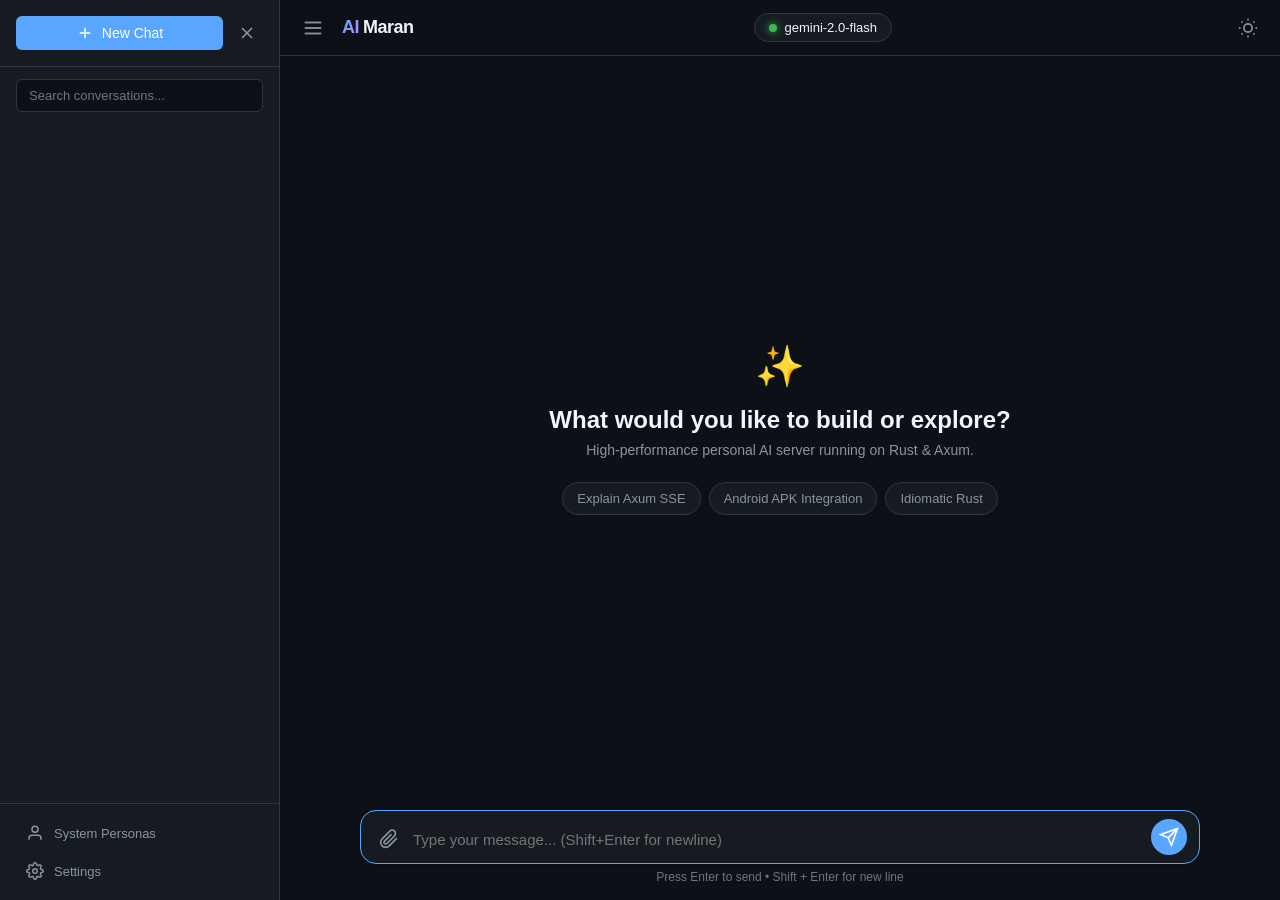
==== frontend/index.html @ e3f62ca2 "Initial commit: Rust Axum AI Server with Vanilla WebUI and multi-provider streaming" ====
<!DOCTYPE html>
<html lang="en">
<head>
  <meta charset="UTF-8">
  <meta name="viewport" content="width=device-width, initial-scale=1.0, maximum-scale=1.0, user-scalable=no">
  <title>AI Studio &bull; ai.maran.co.in</title>
  <link rel="stylesheet" href="styles.css">
  <script src="vendor/marked.min.js"></script>
  <script src="vendor/highlight.min.js"></script>
</head>
<body class="dark-theme">
  <div class="app-container">
    <!-- Sidebar -->
    <aside class="sidebar" id="sidebar">
      <div class="sidebar-header">
        <button class="btn btn-primary new-chat-btn" id="newChatBtn">
          <svg width="18" height="18" viewBox="0 0 24 24" fill="none" stroke="currentColor" stroke-width="2">
            <line x1="12" y1="5" x2="12" y2="19"></line>
            <line x1="5" y1="12" x2="19" y2="12"></line>
          </svg>
          <span>New Chat</span>
        </button>
        <button class="icon-btn close-sidebar-btn" id="closeSidebarBtn" title="Close Sidebar">
          <svg width="20" height="20" viewBox="0 0 24 24" fill="none" stroke="currentColor" stroke-width="2">
            <line x1="18" y1="6" x2="6" y2="18"></line>
            <line x1="6" y1="6" x2="18" y2="18"></line>
          </svg>
        </button>
      </div>

      <div class="sidebar-search">
        <input type="text" id="searchChats" placeholder="Search conversations..." autocomplete="off">
      </div>

      <div class="sidebar-conversations" id="conversationsList">
        <!-- Conversation items dynamically injected here -->
      </div>

      <div class="sidebar-footer">
        <button class="footer-btn" id="openPersonasBtn">
          <svg width="18" height="18" viewBox="0 0 24 24" fill="none" stroke="currentColor" stroke-width="2">
            <path d="M20 21v-2a4 4 0 0 0-4-4H8a4 4 0 0 0-4 4v2"></path>
            <circle cx="12" cy="7" r="4"></circle>
          </svg>
          <span>System Personas</span>
        </button>
        <button class="footer-btn" id="openSettingsBtn">
          <svg width="18" height="18" viewBox="0 0 24 24" fill="none" stroke="currentColor" stroke-width="2">
            <circle cx="12" cy="12" r="3"></circle>
            <path d="M19.4 15a1.65 1.65 0 0 0 .33 1.82l.06.06a2 2 0 1 1-2.83 2.83l-.06-.06a1.65 1.65 0 0 0-1.82-.33 1.65 1.65 0 0 0-1 1.51V21a2 2 0 1 1-4 0v-.09A1.65 1.65 0 0 0 9 19.4a1.65 1.65 0 0 0-1.82.33l-.06.06a2 2 0 1 1-2.83-2.83l.06-.06a1.65 1.65 0 0 0 .33-1.82 1.65 1.65 0 0 0-1.51-1H3a2 2 0 1 1 0-4h.09A1.65 1.65 0 0 0 4.6 9a1.65 1.65 0 0 0-.33-1.82l-.06-.06a2 2 0 1 1 2.83-2.83l.06.06a1.65 1.65 0 0 0 1.82.33H9a1.65 1.65 0 0 0 1-1.51V3a2 2 0 1 1 4 0v.09a1.65 1.65 0 0 0 1 1.51 1.65 1.65 0 0 0 1.82-.33l.06-.06a2 2 0 1 1 2.83 2.83l-.06.06a1.65 1.65 0 0 0-.33 1.82V9a1.65 1.65 0 0 0 1.51 1H21a2 2 0 1 1 0 4h-.09a1.65 1.65 0 0 0-1.51 1z"></path>
          </svg>
          <span>Settings</span>
        </button>
      </div>
    </aside>

    <div class="sidebar-backdrop" id="sidebarBackdrop"></div>

    <!-- Main Content Area -->
    <main class="main-content">
      <!-- Top Navbar -->
      <header class="navbar">
        <div class="navbar-left">
          <button class="icon-btn" id="toggleSidebarBtn" title="Toggle Sidebar">
            <svg width="22" height="22" viewBox="0 0 24 24" fill="none" stroke="currentColor" stroke-width="2">
              <line x1="3" y1="12" x2="21" y2="12"></line>
              <line x1="3" y1="6" x2="21" y2="6"></line>
              <line x1="3" y1="18" x2="21" y2="18"></line>
            </svg>
          </button>
          <div class="logo">
            <span class="logo-accent">AI</span>
            <span class="logo-title">Maran</span>
          </div>
        </div>

        <div class="navbar-center">
          <div class="model-badge" id="currentModelBadge" title="Click to change model">
            <span class="status-dot"></span>
            <span id="activeModelLabel">gemini-2.0-flash</span>
          </div>
        </div>

        <div class="navbar-right">
          <button class="icon-btn" id="themeToggleBtn" title="Toggle Light/Dark Theme">
            <svg class="sun-icon" width="20" height="20" viewBox="0 0 24 24" fill="none" stroke="currentColor" stroke-width="2">
              <circle cx="12" cy="12" r="5"></circle>
              <line x1="12" y1="1" x2="12" y2="3"></line>
              <line x1="12" y1="21" x2="12" y2="23"></line>
              <line x1="4.22" y1="4.22" x2="5.64" y2="5.64"></line>
              <line x1="18.36" y1="18.36" x2="19.78" y2="19.78"></line>
              <line x1="1" y1="12" x2="3" y2="12"></line>
              <line x1="21" y1="12" x2="23" y2="12"></line>
              <line x1="4.22" y1="19.78" x2="5.64" y2="18.36"></line>
              <line x1="18.36" y1="5.64" x2="19.78" y2="4.22"></line>
            </svg>
          </button>
        </div>
      </header>

      <!-- Chat History Container -->
      <section class="messages-container" id="messagesContainer">
        <!-- Welcome Screen -->
        <div class="welcome-screen" id="welcomeScreen">
          <div class="welcome-card">
            <div class="welcome-icon">✨</div>
            <h2>What would you like to build or explore?</h2>
            <p>High-performance personal AI server running on Rust & Axum.</p>
            <div class="prompt-chips">
              <button class="chip" data-prompt="Explain how this Rust Axum server streams SSE tokens to the browser">Explain Axum SSE</button>
              <button class="chip" data-prompt="Help me design an Android APK background service for this Rust server">Android APK Integration</button>
              <button class="chip" data-prompt="Write an idiomatic Rust function to parse JSON streams with zero allocation">Idiomatic Rust</button>
            </div>
          </div>
        </div>

        <!-- Chat messages injected here -->
        <div class="messages-list" id="messagesList"></div>
      </section>

      <!-- Attachment Preview Tray -->
      <div class="attachment-tray" id="attachmentTray"></div>

      <!-- Composer Input Box -->
      <footer class="composer-container">
        <form class="composer-form" id="chatForm">
          <input type="file" id="fileInput" multiple style="display: none;">
          <button type="button" class="icon-btn attach-btn" id="attachBtn" title="Attach image or text/code file">
            <svg width="20" height="20" viewBox="0 0 24 24" fill="none" stroke="currentColor" stroke-width="2">
              <path d="M21.44 11.05l-9.19 9.19a6 6 0 0 1-8.49-8.49l9.19-9.19a4 4 0 0 1 5.66 5.66l-9.2 9.19a2 2 0 0 1-2.83-2.83l8.49-8.48"></path>
            </svg>
          </button>

          <textarea
            id="messageInput"
            rows="1"
            placeholder="Type your message... (Shift+Enter for newline)"
            autofocus
          ></textarea>

          <button type="button" class="icon-btn stop-btn" id="stopBtn" style="display: none;" title="Stop generation">
            <svg width="20" height="20" viewBox="0 0 24 24" fill="currentColor">
              <rect x="6" y="6" width="12" height="12" rx="2"></rect>
            </svg>
          </button>

          <button type="submit" class="icon-btn send-btn" id="sendBtn" title="Send message">
            <svg width="20" height="20" viewBox="0 0 24 24" fill="none" stroke="currentColor" stroke-width="2">
              <line x1="22" y1="2" x2="11" y2="13"></line>
              <polygon points="22 2 15 22 11 13 2 9 22 2"></polygon>
            </svg>
          </button>
        </form>
        <div class="composer-hint">Press Enter to send &bull; Shift + Enter for new line</div>
      </footer>
    </main>
  </div>

  <!-- Settings Modal -->
  <div class="modal" id="settingsModal">
    <div class="modal-card">
      <div class="modal-header">
        <h3>Server & LLM Settings</h3>
        <button class="icon-btn" id="closeSettingsModal">&times;</button>
      </div>
      <div class="modal-body">
        <label>Quick Provider Presets</label>
        <div class="provider-presets">
          <button type="button" class="preset-btn" data-preset="gemini">Google Gemini</button>
          <button type="button" class="preset-btn" data-preset="groq">Groq</button>
          <button type="button" class="preset-btn" data-preset="openai">OpenAI</button>
          <button type="button" class="preset-btn" data-preset="ollama">Local Ollama</button>
          <button type="button" class="preset-btn" data-preset="deepseek">DeepSeek</button>
        </div>

        <div class="form-group">
          <label for="settingBaseUrl">API Base URL</label>
          <input type="text" id="settingBaseUrl" placeholder="https://generativelanguage.googleapis.com/v1beta/openai/">
        </div>

        <div class="form-group">
          <label for="settingApiKey">API Key</label>
          <input type="password" id="settingApiKey" placeholder="Enter custom API Key (stored locally)">
        </div>

        <div class="form-group">
          <label for="settingModel">Model Identifier</label>
          <input type="text" id="settingModel" placeholder="gemini-2.0-flash">
        </div>

        <div class="form-group">
          <label for="settingSystemPrompt">Custom System Prompt</label>
          <textarea id="settingSystemPrompt" rows="3" placeholder="You are a helpful AI assistant..."></textarea>
        </div>

        <div class="form-row">
          <div class="form-group half">
            <label for="settingTemperature">Temperature: <span id="tempVal">0.7</span></label>
            <input type="range" id="settingTemperature" min="0" max="2" step="0.1" value="0.7">
          </div>
          <div class="form-group half">
            <label for="settingMaxTokens">Max Output Tokens</label>
            <input type="number" id="settingMaxTokens" placeholder="4096" min="256" max="32768" value="4096">
          </div>
        </div>
      </div>
      <div class="modal-footer">
        <button class="btn btn-secondary" id="resetSettingsBtn">Reset to Defaults</button>
        <button class="btn btn-primary" id="saveSettingsBtn">Save Changes</button>
      </div>
    </div>
  </div>

  <!-- Personas Modal -->
  <div class="modal" id="personasModal">
    <div class="modal-card">
      <div class="modal-header">
        <h3>System Personas</h3>
        <button class="icon-btn" id="closePersonasModal">&times;</button>
      </div>
      <div class="modal-body">
        <div class="personas-list" id="personasList">
          <!-- Personas dynamically loaded here -->
        </div>

        <hr class="divider">
        <h4>Create Custom Persona</h4>
        <div class="form-group">
          <label for="newPersonaTitle">Persona Title</label>
          <input type="text" id="newPersonaTitle" placeholder="e.g. Rust Systems Expert">
        </div>
        <div class="form-group">
          <label for="newPersonaDesc">Description</label>
          <input type="text" id="newPersonaDesc" placeholder="e.g. Specializes in low-level memory safety">
        </div>
        <div class="form-group">
          <label for="newPersonaPrompt">System Instructions</label>
          <textarea id="newPersonaPrompt" rows="3" placeholder="You are a specialized AI..."></textarea>
        </div>
        <button class="btn btn-primary" id="saveNewPersonaBtn">Add Persona</button>
      </div>
    </div>
  </div>

  <script src="app.js"></script>
</body>
</html>
---- frontend/styles.css ----
/* Modern CSS Reset & Variable Design System */
:root {
  --font-family: -apple-system, BlinkMacSystemFont, "Segoe UI", Roboto, Helvetica, Arial, sans-serif;
  --font-mono: "SFMono-Regular", Consolas, "Liberation Mono", Menlo, Courier, monospace;

  /* Dark Theme (Default) */
  --bg-primary: #0d1117;
  --bg-secondary: #161b22;
  --bg-tertiary: #21262d;
  --border-color: #30363d;
  --text-primary: #f0f6fc;
  --text-secondary: #8b949e;
  --text-muted: #6e7681;
  --accent-color: #58a6ff;
  --accent-hover: #79c0ff;
  --accent-light: rgba(88, 166, 255, 0.15);
  --user-bubble: #1f6feb;
  --user-text: #ffffff;
  --assistant-bubble: #161b22;
  --assistant-border: #30363d;
  --error-color: #f85149;
  --success-color: #3fb950;
  --code-bg: #0b0e14;
  --shadow-sm: 0 1px 3px rgba(0, 0, 0, 0.3);
  --shadow-lg: 0 8px 24px rgba(0, 0, 0, 0.5);
  --radius-sm: 6px;
  --radius-md: 10px;
  --radius-lg: 16px;
  --sidebar-width: 280px;
  --transition-fast: 0.15s ease;
}

body.light-theme {
  --bg-primary: #ffffff;
  --bg-secondary: #f6f8fa;
  --bg-tertiary: #eaeef2;
  --border-color: #d0d7de;
  --text-primary: #1f2328;
  --text-secondary: #656d76;
  --text-muted: #8c959f;
  --accent-color: #0969da;
  --accent-hover: #0856b3;
  --accent-light: rgba(9, 105, 218, 0.1);
  --user-bubble: #0969da;
  --user-text: #ffffff;
  --assistant-bubble: #f6f8fa;
  --assistant-border: #d0d7de;
  --error-color: #cf222e;
  --success-color: #1a7f37;
  --code-bg: #f6f8fa;
  --shadow-sm: 0 1px 3px rgba(0, 0, 0, 0.08);
  --shadow-lg: 0 8px 24px rgba(0, 0, 0, 0.12);
}

* {
  box-sizing: border-box;
  margin: 0;
  padding: 0;
}

html, body {
  height: 100%;
  font-family: var(--font-family);
  background-color: var(--bg-primary);
  color: var(--text-primary);
  overflow: hidden;
  -webkit-font-smoothing: antialiased;
}

/* App Container Layout */
.app-container {
  display: flex;
  height: 100vh;
  width: 100vw;
  position: relative;
}

/* Sidebar */
.sidebar {
  width: var(--sidebar-width);
  height: 100%;
  background-color: var(--bg-secondary);
  border-right: 1px solid var(--border-color);
  display: flex;
  flex-direction: column;
  transition: transform var(--transition-fast);
  z-index: 100;
  flex-shrink: 0;
}

.sidebar-header {
  padding: 16px;
  display: flex;
  align-items: center;
  gap: 8px;
  border-bottom: 1px solid var(--border-color);
}

.new-chat-btn {
  flex: 1;
  display: flex;
  align-items: center;
  justify-content: center;
  gap: 8px;
  padding: 10px 14px;
  font-size: 14px;
  font-weight: 500;
  border-radius: var(--radius-md);
}

.close-sidebar-btn {
  display: none;
}

.sidebar-search {
  padding: 12px 16px 6px;
}

.sidebar-search input {
  width: 100%;
  padding: 8px 12px;
  background-color: var(--bg-primary);
  border: 1px solid var(--border-color);
  border-radius: var(--radius-sm);
  color: var(--text-primary);
  font-size: 13px;
  outline: none;
  transition: border-color var(--transition-fast);
}

.sidebar-search input:focus {
  border-color: var(--accent-color);
}

.sidebar-conversations {
  flex: 1;
  overflow-y: auto;
  padding: 8px 12px;
  display: flex;
  flex-direction: column;
  gap: 4px;
}

.conversation-item {
  display: flex;
  align-items: center;
  justify-content: space-between;
  padding: 10px 12px;
  border-radius: var(--radius-sm);
  cursor: pointer;
  color: var(--text-secondary);
  font-size: 14px;
  transition: all var(--transition-fast);
  position: relative;
}

.conversation-item:hover {
  background-color: var(--bg-tertiary);
  color: var(--text-primary);
}

.conversation-item.active {
  background-color: var(--accent-light);
  color: var(--accent-color);
  font-weight: 500;
}

.conv-title {
  white-space: nowrap;
  overflow: hidden;
  text-overflow: ellipsis;
  flex: 1;
}

.conv-actions {
  display: none;
  gap: 4px;
}

.conversation-item:hover .conv-actions {
  display: flex;
}

.conv-action-btn {
  background: none;
  border: none;
  color: var(--text-muted);
  cursor: pointer;
  padding: 2px 4px;
  border-radius: 4px;
}

.conv-action-btn:hover {
  color: var(--text-primary);
}

.conv-action-btn.delete:hover {
  color: var(--error-color);
}

.sidebar-footer {
  padding: 12px 16px;
  border-top: 1px solid var(--border-color);
  display: flex;
  flex-direction: column;
  gap: 4px;
}

.footer-btn {
  display: flex;
  align-items: center;
  gap: 10px;
  padding: 8px 10px;
  background: none;
  border: none;
  border-radius: var(--radius-sm);
  color: var(--text-secondary);
  cursor: pointer;
  font-size: 13px;
  transition: all var(--transition-fast);
  text-align: left;
}

.footer-btn:hover {
  background-color: var(--bg-tertiary);
  color: var(--text-primary);
}

/* Main Content Area */
.main-content {
  flex: 1;
  display: flex;
  flex-direction: column;
  height: 100%;
  position: relative;
  background-color: var(--bg-primary);
  min-width: 0;
}

/* Navbar */
.navbar {
  height: 56px;
  border-bottom: 1px solid var(--border-color);
  display: flex;
  align-items: center;
  justify-content: space-between;
  padding: 0 16px;
  background-color: var(--bg-primary);
  z-index: 10;
}

.navbar-left, .navbar-right {
  display: flex;
  align-items: center;
  gap: 12px;
}

.logo {
  display: flex;
  align-items: center;
  gap: 4px;
  font-weight: 700;
  font-size: 18px;
  letter-spacing: -0.5px;
}

.logo-accent {
  background: linear-gradient(135deg, var(--accent-color), #bc8cff);
  -webkit-background-clip: text;
  -webkit-text-fill-color: transparent;
}

.model-badge {
  display: flex;
  align-items: center;
  gap: 8px;
  background-color: var(--bg-secondary);
  border: 1px solid var(--border-color);
  padding: 6px 14px;
  border-radius: 20px;
  font-size: 13px;
  font-weight: 500;
  cursor: pointer;
  transition: border-color var(--transition-fast);
}

.model-badge:hover {
  border-color: var(--accent-color);
}

.status-dot {
  width: 8px;
  height: 8px;
  border-radius: 50%;
  background-color: var(--success-color);
  box-shadow: 0 0 8px var(--success-color);
}

/* Messages List */
.messages-container {
  flex: 1;
  overflow-y: auto;
  padding: 24px 16px;
  display: flex;
  flex-direction: column;
  position: relative;
}

.welcome-screen {
  margin: auto;
  max-width: 600px;
  text-align: center;
  padding: 20px;
}

.welcome-icon {
  font-size: 40px;
  margin-bottom: 16px;
}

.welcome-card h2 {
  font-size: 24px;
  margin-bottom: 8px;
}

.welcome-card p {
  color: var(--text-secondary);
  font-size: 14px;
  margin-bottom: 24px;
}

.prompt-chips {
  display: flex;
  flex-wrap: wrap;
  gap: 8px;
  justify-content: center;
}

.chip {
  background-color: var(--bg-secondary);
  border: 1px solid var(--border-color);
  color: var(--text-secondary);
  padding: 8px 14px;
  border-radius: 16px;
  font-size: 13px;
  cursor: pointer;
  transition: all var(--transition-fast);
}

.chip:hover {
  background-color: var(--bg-tertiary);
  color: var(--text-primary);
  border-color: var(--accent-color);
}

.messages-list {
  display: flex;
  flex-direction: column;
  gap: 20px;
  max-width: 840px;
  width: 100%;
  margin: 0 auto;
}

.message-row {
  display: flex;
  gap: 12px;
  width: 100%;
}

.message-row.user {
  justify-content: flex-end;
}

.message-bubble {
  max-width: 85%;
  padding: 14px 18px;
  border-radius: var(--radius-lg);
  font-size: 15px;
  line-height: 1.6;
  position: relative;
  word-break: break-word;
}

.message-row.user .message-bubble {
  background-color: var(--user-bubble);
  color: var(--user-text);
  border-bottom-right-radius: 4px;
}

.message-row.assistant .message-bubble {
  background-color: var(--assistant-bubble);
  border: 1px solid var(--assistant-border);
  color: var(--text-primary);
  border-bottom-left-radius: 4px;
}

.message-avatar {
  width: 32px;
  height: 32px;
  border-radius: 50%;
  display: flex;
  align-items: center;
  justify-content: center;
  font-size: 14px;
  font-weight: 600;
  flex-shrink: 0;
}

.assistant .message-avatar {
  background: linear-gradient(135deg, var(--accent-color), #bc8cff);
  color: white;
}

/* Attachments inside message */
.message-attachments {
  display: flex;
  flex-wrap: wrap;
  gap: 8px;
  margin-bottom: 8px;
}

.msg-attachment-thumb {
  max-width: 200px;
  max-height: 150px;
  border-radius: var(--radius-sm);
  object-fit: cover;
  border: 1px solid var(--border-color);
}

.msg-attachment-file {
  display: inline-flex;
  align-items: center;
  gap: 6px;
  background-color: rgba(255, 255, 255, 0.1);
  padding: 4px 10px;
  border-radius: var(--radius-sm);
  font-size: 12px;
}

/* Markdown styling inside assistant message */
.message-bubble p {
  margin-bottom: 12px;
}

.message-bubble p:last-child {
  margin-bottom: 0;
}

.message-bubble pre {
  background-color: var(--code-bg);
  border: 1px solid var(--border-color);
  border-radius: var(--radius-md);
  margin: 12px 0;
  overflow: hidden;
  position: relative;
}

.code-header {
  display: flex;
  justify-content: space-between;
  align-items: center;
  background-color: rgba(255, 255, 255, 0.04);
  padding: 6px 12px;
  font-family: var(--font-mono);
  font-size: 12px;
  color: var(--text-muted);
  border-bottom: 1px solid var(--border-color);
}

.copy-code-btn {
  background: none;
  border: none;
  color: var(--text-secondary);
  font-size: 12px;
  cursor: pointer;
  display: flex;
  align-items: center;
  gap: 4px;
}

.copy-code-btn:hover {
  color: var(--text-primary);
}

.message-bubble code {
  font-family: var(--font-mono);
  font-size: 13px;
}

.message-bubble pre code {
  display: block;
  padding: 12px;
  overflow-x: auto;
}

.message-bubble ul, .message-bubble ol {
  margin-left: 20px;
  margin-bottom: 12px;
}

.message-bubble table {
  border-collapse: collapse;
  width: 100%;
  margin: 12px 0;
}

.message-bubble th, .message-bubble td {
  border: 1px solid var(--border-color);
  padding: 8px 12px;
  text-align: left;
}

.message-bubble th {
  background-color: var(--bg-tertiary);
}

/* Streaming Blinking Cursor */
.streaming-cursor {
  display: inline-block;
  width: 6px;
  height: 16px;
  background-color: var(--accent-color);
  vertical-align: text-bottom;
  margin-left: 4px;
  animation: blink 0.8s infinite;
}

@keyframes blink {
  0%, 100% { opacity: 1; }
  50% { opacity: 0; }
}

/* Attachment Tray (Draft) */
.attachment-tray {
  display: none;
  max-width: 840px;
  width: 100%;
  margin: 0 auto;
  padding: 6px 16px;
  gap: 8px;
  flex-wrap: wrap;
}

.tray-chip {
  display: flex;
  align-items: center;
  gap: 6px;
  background-color: var(--bg-tertiary);
  border: 1px solid var(--border-color);
  padding: 4px 10px;
  border-radius: 12px;
  font-size: 12px;
  color: var(--text-primary);
}

.tray-chip-remove {
  background: none;
  border: none;
  color: var(--text-muted);
  cursor: pointer;
  font-weight: bold;
}

.tray-chip-remove:hover {
  color: var(--error-color);
}

/* Composer Form */
.composer-container {
  padding: 8px 16px 16px;
  background-color: var(--bg-primary);
  display: flex;
  flex-direction: column;
  align-items: center;
}

.composer-form {
  max-width: 840px;
  width: 100%;
  display: flex;
  align-items: flex-end;
  gap: 8px;
  background-color: var(--bg-secondary);
  border: 1px solid var(--border-color);
  border-radius: var(--radius-lg);
  padding: 8px 12px;
  box-shadow: var(--shadow-sm);
  transition: border-color var(--transition-fast);
}

.composer-form:focus-within {
  border-color: var(--accent-color);
}

.composer-form textarea {
  flex: 1;
  background: none;
  border: none;
  color: var(--text-primary);
  font-family: inherit;
  font-size: 15px;
  outline: none;
  resize: none;
  max-height: 200px;
  min-height: 24px;
  line-height: 1.5;
  padding: 4px 0;
}

.composer-hint {
  font-size: 12px;
  color: var(--text-muted);
  margin-top: 6px;
}

/* Buttons */
.btn {
  padding: 8px 16px;
  border-radius: var(--radius-sm);
  font-size: 14px;
  font-weight: 500;
  cursor: pointer;
  border: none;
  transition: all var(--transition-fast);
}

.btn-primary {
  background-color: var(--accent-color);
  color: #ffffff;
}

.btn-primary:hover {
  background-color: var(--accent-hover);
}

.btn-secondary {
  background-color: var(--bg-tertiary);
  color: var(--text-primary);
  border: 1px solid var(--border-color);
}

.btn-secondary:hover {
  background-color: var(--border-color);
}

.icon-btn {
  background: none;
  border: none;
  color: var(--text-secondary);
  cursor: pointer;
  padding: 6px;
  border-radius: var(--radius-sm);
  display: flex;
  align-items: center;
  justify-content: center;
  transition: all var(--transition-fast);
}

.icon-btn:hover {
  color: var(--text-primary);
  background-color: var(--bg-tertiary);
}

.send-btn {
  background-color: var(--accent-color);
  color: #ffffff;
  border-radius: 50%;
  width: 36px;
  height: 36px;
  flex-shrink: 0;
}

.send-btn:hover {
  background-color: var(--accent-hover);
  color: #ffffff;
}

.stop-btn {
  background-color: var(--error-color);
  color: #ffffff;
  border-radius: 50%;
  width: 36px;
  height: 36px;
  flex-shrink: 0;
}

.stop-btn:hover {
  opacity: 0.9;
  color: #ffffff;
}

/* Modals */
.modal {
  display: none;
  position: fixed;
  top: 0;
  left: 0;
  right: 0;
  bottom: 0;
  background-color: rgba(0, 0, 0, 0.6);
  z-index: 1000;
  align-items: center;
  justify-content: center;
  padding: 16px;
}

.modal.active {
  display: flex;
}

.modal-card {
  background-color: var(--bg-secondary);
  border: 1px solid var(--border-color);
  border-radius: var(--radius-lg);
  max-width: 540px;
  width: 100%;
  max-height: 90vh;
  display: flex;
  flex-direction: column;
  box-shadow: var(--shadow-lg);
}

.modal-header {
  padding: 16px 20px;
  border-bottom: 1px solid var(--border-color);
  display: flex;
  align-items: center;
  justify-content: space-between;
}

.modal-body {
  padding: 20px;
  overflow-y: auto;
  display: flex;
  flex-direction: column;
  gap: 16px;
}

.modal-footer {
  padding: 16px 20px;
  border-top: 1px solid var(--border-color);
  display: flex;
  justify-content: flex-end;
  gap: 10px;
}

.provider-presets {
  display: flex;
  flex-wrap: wrap;
  gap: 8px;
}

.preset-btn {
  background-color: var(--bg-tertiary);
  border: 1px solid var(--border-color);
  color: var(--text-primary);
  padding: 6px 12px;
  border-radius: var(--radius-sm);
  font-size: 13px;
  cursor: pointer;
  transition: all var(--transition-fast);
}

.preset-btn:hover {
  border-color: var(--accent-color);
  color: var(--accent-color);
}

.form-group {
  display: flex;
  flex-direction: column;
  gap: 6px;
}

.form-group label {
  font-size: 13px;
  color: var(--text-secondary);
  font-weight: 500;
}

.form-group input, .form-group textarea {
  background-color: var(--bg-primary);
  border: 1px solid var(--border-color);
  border-radius: var(--radius-sm);
  padding: 8px 12px;
  color: var(--text-primary);
  font-family: inherit;
  font-size: 14px;
  outline: none;
}

.form-group input:focus, .form-group textarea:focus {
  border-color: var(--accent-color);
}

.form-row {
  display: flex;
  gap: 12px;
}

.form-row .half {
  flex: 1;
}

.divider {
  border: 0;
  border-top: 1px solid var(--border-color);
  margin: 8px 0;
}

/* Personas list */
.persona-card {
  padding: 12px;
  border-radius: var(--radius-sm);
  border: 1px solid var(--border-color);
  background-color: var(--bg-primary);
  display: flex;
  justify-content: space-between;
  align-items: flex-start;
  gap: 10px;
  cursor: pointer;
  transition: border-color var(--transition-fast);
}

.persona-card:hover {
  border-color: var(--accent-color);
}

.persona-card h5 {
  font-size: 14px;
  margin-bottom: 4px;
}

.persona-card p {
  font-size: 12px;
  color: var(--text-secondary);
}

/* Responsive & Mobile Drawer */
@media (max-width: 768px) {
  .sidebar {
    position: fixed;
    top: 0;
    bottom: 0;
    left: 0;
    transform: translateX(-100%);
  }

  .sidebar.open {
    transform: translateX(0);
  }

  .close-sidebar-btn {
    display: flex;
  }

  .sidebar-backdrop {
    display: none;
    position: fixed;
    top: 0;
    left: 0;
    right: 0;
    bottom: 0;
    background-color: rgba(0, 0, 0, 0.5);
    z-index: 90;
  }

  .sidebar-backdrop.active {
    display: block;
  }

  .message-bubble {
    max-width: 95%;
  }

  .composer-hint {
    display: none;
  }
}
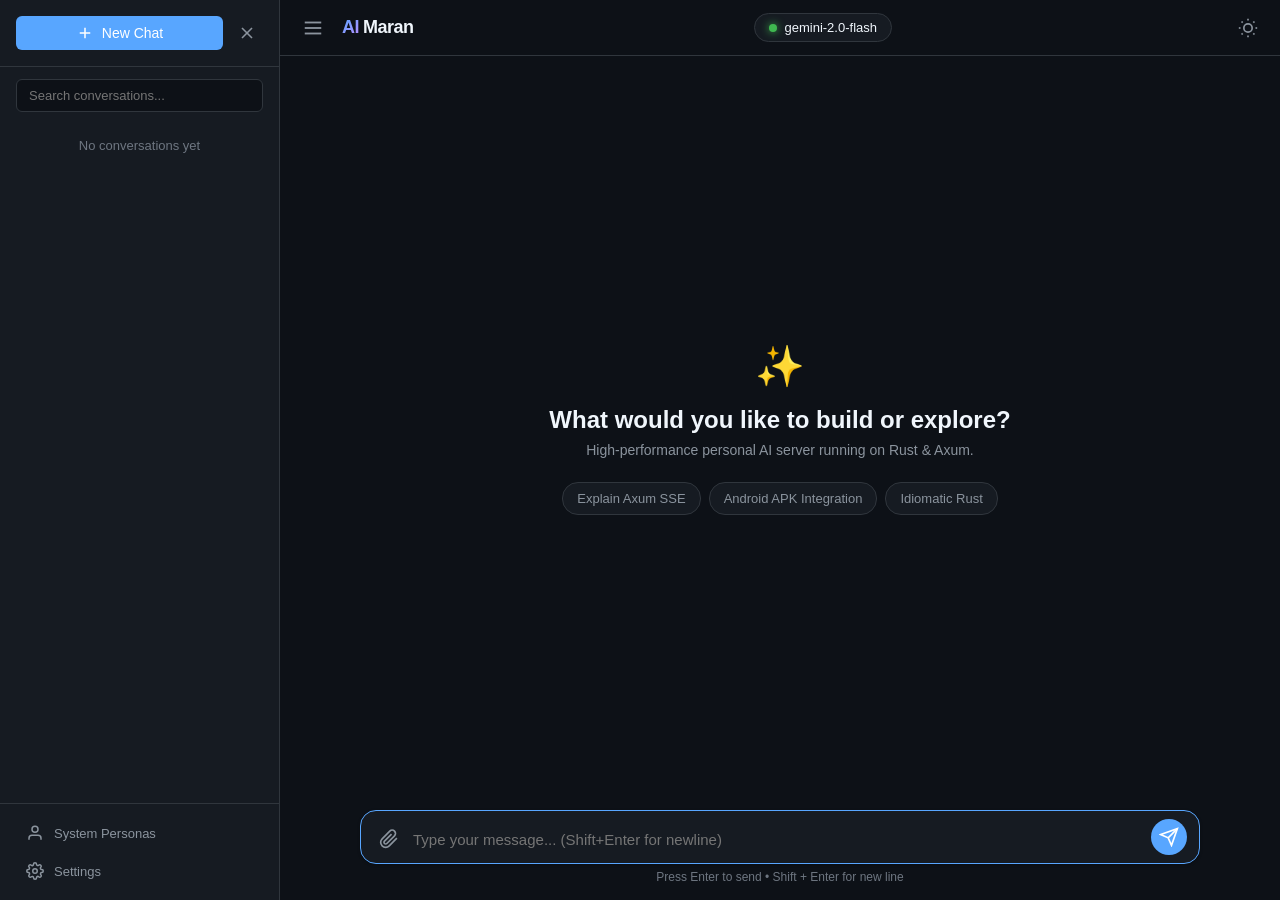
==== commit 577e9502: "Add WebViewAssetLoader, direct LLM API mode, and PulseMind Omni preset" ====
--- a/frontend/index.html
+++ b/frontend/index.html
@@ -166,11 +166,17 @@
       <div class="modal-body">
         <label>Quick Provider Presets</label>
         <div class="provider-presets">
+          <button type="button" class="preset-btn" data-preset="omni">PulseMind Omni</button>
           <button type="button" class="preset-btn" data-preset="gemini">Google Gemini</button>
           <button type="button" class="preset-btn" data-preset="groq">Groq</button>
           <button type="button" class="preset-btn" data-preset="openai">OpenAI</button>
           <button type="button" class="preset-btn" data-preset="ollama">Local Ollama</button>
           <button type="button" class="preset-btn" data-preset="deepseek">DeepSeek</button>
+        </div>
+
+        <div class="form-group">
+          <label for="settingServerUrl">Server URL (Optional)</label>
+          <input type="text" id="settingServerUrl" placeholder="Leave empty for direct API mode, or https://ai.maran.co.in">
         </div>
 
         <div class="form-group">
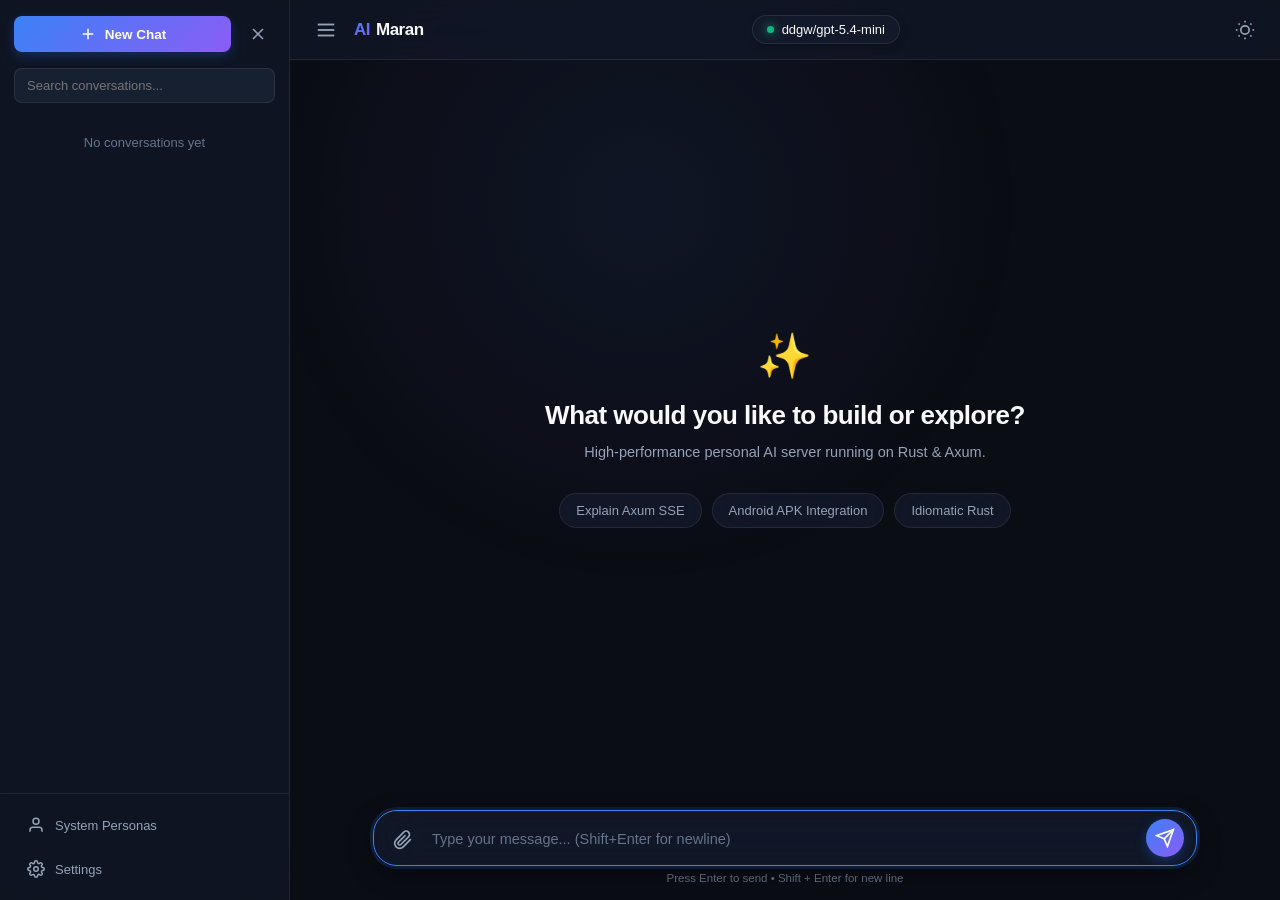
==== commit d90bb4e9: "Implement LobeChat Apple-style glassmorphism, shadcn Chain-of-Thought traces, live code artifacts, a" ====
--- a/frontend/index.html
+++ b/frontend/index.html
@@ -186,7 +186,10 @@
 
         <div class="form-group">
           <label for="settingApiKey">API Key</label>
-          <input type="password" id="settingApiKey" placeholder="Enter custom API Key (stored locally)">
+          <div class="password-wrapper">
+            <input type="password" id="settingApiKey" placeholder="Enter custom API Key (stored locally)">
+            <button type="button" class="toggle-password-btn" id="toggleKeyVisibility" title="Show/Hide Key">👁️</button>
+          </div>
         </div>
 
         <div class="form-group">
@@ -248,6 +251,29 @@
     </div>
   </div>
 
+  <!-- Artifact Fullscreen Modal -->
+  <div class="modal artifact-modal" id="artifactModal">
+    <div class="modal-card artifact-modal-card">
+      <div class="modal-header">
+        <div class="artifact-modal-title">
+          <span class="artifact-icon">⚡</span>
+          <span id="artifactModalName">Live Preview</span>
+        </div>
+        <div class="artifact-modal-actions">
+          <button class="icon-btn" id="reloadArtifactBtn" title="Reload Preview">
+            <svg width="18" height="18" viewBox="0 0 24 24" fill="none" stroke="currentColor" stroke-width="2">
+              <path d="M21.5 2v6h-6M21.34 15.57a10 10 0 1 1-.57-8.38l5.67-5.67"/>
+            </svg>
+          </button>
+          <button class="icon-btn" id="closeArtifactModal" title="Close Preview">&times;</button>
+        </div>
+      </div>
+      <div class="modal-body artifact-modal-body">
+        <iframe id="artifactModalFrame" sandbox="allow-scripts allow-modals" class="artifact-modal-iframe"></iframe>
+      </div>
+    </div>
+  </div>
+
   <script src="app.js"></script>
 </body>
 </html>
--- a/frontend/styles.css
+++ b/frontend/styles.css
@@ -1,58 +1,92 @@
-/* Modern CSS Reset & Variable Design System */
+/* ==========================================================================
+   AI Studio &bull; Apple-Style Glassmorphism & Modern Design System (LobeChat inspired)
+   ========================================================================== */
+
 :root {
-  --font-family: -apple-system, BlinkMacSystemFont, "Segoe UI", Roboto, Helvetica, Arial, sans-serif;
-  --font-mono: "SFMono-Regular", Consolas, "Liberation Mono", Menlo, Courier, monospace;
-
-  /* Dark Theme (Default) */
-  --bg-primary: #0d1117;
-  --bg-secondary: #161b22;
-  --bg-tertiary: #21262d;
-  --border-color: #30363d;
-  --text-primary: #f0f6fc;
-  --text-secondary: #8b949e;
-  --text-muted: #6e7681;
-  --accent-color: #58a6ff;
-  --accent-hover: #79c0ff;
-  --accent-light: rgba(88, 166, 255, 0.15);
-  --user-bubble: #1f6feb;
+  --font-family: -apple-system, BlinkMacSystemFont, "SF Pro Text", "SF Pro Display", "Segoe UI", Roboto, Helvetica, Arial, sans-serif;
+  --font-mono: "SF Mono", "JetBrains Mono", Consolas, "Liberation Mono", Menlo, Courier, monospace;
+
+  /* Dark Theme (Default) - Apple Dark Glassmorphism */
+  --bg-primary: #0a0d14;
+  --bg-secondary: rgba(18, 24, 38, 0.72);
+  --bg-tertiary: rgba(30, 41, 59, 0.65);
+  --glass-surface: rgba(22, 29, 46, 0.68);
+  --glass-border: rgba(255, 255, 255, 0.09);
+  --glass-border-focus: rgba(99, 102, 241, 0.45);
+  --glass-blur: blur(24px) saturate(190%);
+  --border-color: rgba(255, 255, 255, 0.08);
+
+  --text-primary: #f8fafc;
+  --text-secondary: #94a3b8;
+  --text-muted: #64748b;
+
+  --accent-color: #3b82f6;
+  --accent-gradient: linear-gradient(135deg, #3b82f6 0%, #8b5cf6 100%);
+  --accent-hover: #60a5fa;
+  --accent-light: rgba(59, 130, 246, 0.15);
+
+  --user-bubble: linear-gradient(135deg, #2563eb 0%, #1d4ed8 100%);
   --user-text: #ffffff;
-  --assistant-bubble: #161b22;
-  --assistant-border: #30363d;
-  --error-color: #f85149;
-  --success-color: #3fb950;
-  --code-bg: #0b0e14;
-  --shadow-sm: 0 1px 3px rgba(0, 0, 0, 0.3);
-  --shadow-lg: 0 8px 24px rgba(0, 0, 0, 0.5);
-  --radius-sm: 6px;
-  --radius-md: 10px;
-  --radius-lg: 16px;
-  --sidebar-width: 280px;
-  --transition-fast: 0.15s ease;
+  --assistant-bubble: rgba(18, 24, 38, 0.75);
+  --assistant-border: rgba(255, 255, 255, 0.08);
+
+  --error-color: #ef4444;
+  --success-color: #10b981;
+  --warning-color: #f59e0b;
+  --code-bg: rgba(10, 14, 23, 0.92);
+
+  --shadow-sm: 0 2px 8px rgba(0, 0, 0, 0.25);
+  --shadow-md: 0 8px 24px rgba(0, 0, 0, 0.35);
+  --shadow-lg: 0 16px 48px rgba(0, 0, 0, 0.55);
+
+  --radius-sm: 8px;
+  --radius-md: 12px;
+  --radius-lg: 18px;
+  --radius-xl: 24px;
+  --radius-full: 9999px;
+
+  --sidebar-width: 290px;
+  --transition-fast: 0.18s cubic-bezier(0.16, 1, 0.3, 1);
+  --transition-normal: 0.28s cubic-bezier(0.16, 1, 0.3, 1);
 }
 
 body.light-theme {
-  --bg-primary: #ffffff;
-  --bg-secondary: #f6f8fa;
-  --bg-tertiary: #eaeef2;
-  --border-color: #d0d7de;
-  --text-primary: #1f2328;
-  --text-secondary: #656d76;
-  --text-muted: #8c959f;
-  --accent-color: #0969da;
-  --accent-hover: #0856b3;
-  --accent-light: rgba(9, 105, 218, 0.1);
-  --user-bubble: #0969da;
+  /* Light Theme - Apple Frosted Light Glassmorphism */
+  --bg-primary: #f8fafc;
+  --bg-secondary: rgba(255, 255, 255, 0.82);
+  --bg-tertiary: rgba(241, 245, 249, 0.85);
+  --glass-surface: rgba(255, 255, 255, 0.88);
+  --glass-border: rgba(0, 0, 0, 0.07);
+  --glass-border-focus: rgba(37, 99, 235, 0.4);
+  --glass-blur: blur(24px) saturate(190%);
+  --border-color: rgba(0, 0, 0, 0.08);
+
+  --text-primary: #0f172a;
+  --text-secondary: #475569;
+  --text-muted: #94a3b8;
+
+  --accent-color: #2563eb;
+  --accent-gradient: linear-gradient(135deg, #2563eb 0%, #7c3aed 100%);
+  --accent-hover: #1d4ed8;
+  --accent-light: rgba(37, 99, 235, 0.1);
+
+  --user-bubble: linear-gradient(135deg, #2563eb 0%, #1d4ed8 100%);
   --user-text: #ffffff;
-  --assistant-bubble: #f6f8fa;
-  --assistant-border: #d0d7de;
-  --error-color: #cf222e;
-  --success-color: #1a7f37;
-  --code-bg: #f6f8fa;
-  --shadow-sm: 0 1px 3px rgba(0, 0, 0, 0.08);
-  --shadow-lg: 0 8px 24px rgba(0, 0, 0, 0.12);
-}
-
-* {
+  --assistant-bubble: rgba(255, 255, 255, 0.9);
+  --assistant-border: rgba(0, 0, 0, 0.06);
+
+  --error-color: #dc2626;
+  --success-color: #059669;
+  --warning-color: #d97706;
+  --code-bg: #f8fafc;
+
+  --shadow-sm: 0 2px 8px rgba(0, 0, 0, 0.04);
+  --shadow-md: 0 8px 24px rgba(0, 0, 0, 0.06);
+  --shadow-lg: 0 16px 48px rgba(0, 0, 0, 0.1);
+}
+
+/* Base Reset */
+*, *::before, *::after {
   box-sizing: border-box;
   margin: 0;
   padding: 0;
@@ -60,40 +94,60 @@
 
 html, body {
   height: 100%;
+  width: 100%;
   font-family: var(--font-family);
   background-color: var(--bg-primary);
   color: var(--text-primary);
   overflow: hidden;
   -webkit-font-smoothing: antialiased;
-}
-
-/* App Container Layout */
+  -moz-osx-font-smoothing: grayscale;
+}
+
+/* Subtle Ambient Glow Background */
+body::before {
+  content: "";
+  position: fixed;
+  top: -20%;
+  left: 20%;
+  width: 60vw;
+  height: 60vw;
+  background: radial-gradient(circle, rgba(59, 130, 246, 0.08) 0%, rgba(139, 92, 246, 0.03) 45%, transparent 70%);
+  pointer-events: none;
+  z-index: 0;
+}
+
+/* App Layout */
 .app-container {
   display: flex;
   height: 100vh;
   width: 100vw;
   position: relative;
-}
-
-/* Sidebar */
+  z-index: 1;
+}
+
+/* ==========================================================================
+   Sidebar & Navigation
+   ========================================================================== */
+
 .sidebar {
   width: var(--sidebar-width);
   height: 100%;
-  background-color: var(--bg-secondary);
+  background: var(--bg-secondary);
+  backdrop-filter: var(--glass-blur);
+  -webkit-backdrop-filter: var(--glass-blur);
   border-right: 1px solid var(--border-color);
   display: flex;
   flex-direction: column;
-  transition: transform var(--transition-fast);
+  transition: transform var(--transition-normal);
   z-index: 100;
   flex-shrink: 0;
 }
 
 .sidebar-header {
-  padding: 16px;
-  display: flex;
-  align-items: center;
-  gap: 8px;
-  border-bottom: 1px solid var(--border-color);
+  padding: 16px 14px 12px;
+  display: flex;
+  align-items: center;
+  gap: 10px;
 }
 
 .new-chat-btn {
@@ -102,10 +156,21 @@
   align-items: center;
   justify-content: center;
   gap: 8px;
-  padding: 10px 14px;
-  font-size: 14px;
-  font-weight: 500;
+  padding: 10px 16px;
+  font-size: 13.5px;
+  font-weight: 600;
   border-radius: var(--radius-md);
+  background: var(--accent-gradient);
+  color: #ffffff;
+  border: none;
+  box-shadow: 0 4px 14px rgba(59, 130, 246, 0.28);
+  cursor: pointer;
+  transition: all var(--transition-fast);
+}
+
+.new-chat-btn:hover {
+  transform: translateY(-1px);
+  box-shadow: 0 6px 20px rgba(59, 130, 246, 0.4);
 }
 
 .close-sidebar-btn {
@@ -113,29 +178,30 @@
 }
 
 .sidebar-search {
-  padding: 12px 16px 6px;
+  padding: 4px 14px 10px;
 }
 
 .sidebar-search input {
   width: 100%;
-  padding: 8px 12px;
-  background-color: var(--bg-primary);
+  padding: 9px 12px;
+  background: var(--bg-tertiary);
   border: 1px solid var(--border-color);
   border-radius: var(--radius-sm);
   color: var(--text-primary);
   font-size: 13px;
   outline: none;
-  transition: border-color var(--transition-fast);
+  transition: all var(--transition-fast);
 }
 
 .sidebar-search input:focus {
   border-color: var(--accent-color);
+  box-shadow: 0 0 0 3px var(--accent-light);
 }
 
 .sidebar-conversations {
   flex: 1;
   overflow-y: auto;
-  padding: 8px 12px;
+  padding: 6px 10px;
   display: flex;
   flex-direction: column;
   gap: 4px;
@@ -145,23 +211,25 @@
   display: flex;
   align-items: center;
   justify-content: space-between;
-  padding: 10px 12px;
+  padding: 9px 12px;
   border-radius: var(--radius-sm);
   cursor: pointer;
+  transition: all var(--transition-fast);
   color: var(--text-secondary);
-  font-size: 14px;
-  transition: all var(--transition-fast);
-  position: relative;
+  font-size: 13px;
+  user-select: none;
+  border: 1px solid transparent;
 }
 
 .conversation-item:hover {
-  background-color: var(--bg-tertiary);
+  background: var(--bg-tertiary);
   color: var(--text-primary);
 }
 
 .conversation-item.active {
-  background-color: var(--accent-light);
-  color: var(--accent-color);
+  background: var(--accent-light);
+  color: var(--text-primary);
+  border-color: rgba(59, 130, 246, 0.25);
   font-weight: 500;
 }
 
@@ -177,7 +245,8 @@
   gap: 4px;
 }
 
-.conversation-item:hover .conv-actions {
+.conversation-item:hover .conv-actions,
+.conversation-item.active .conv-actions {
   display: flex;
 }
 
@@ -186,372 +255,664 @@
   border: none;
   color: var(--text-muted);
   cursor: pointer;
-  padding: 2px 4px;
+  padding: 4px;
   border-radius: 4px;
+  display: flex;
+  align-items: center;
+  justify-content: center;
 }
 
 .conv-action-btn:hover {
-  color: var(--text-primary);
-}
-
-.conv-action-btn.delete:hover {
   color: var(--error-color);
 }
 
 .sidebar-footer {
-  padding: 12px 16px;
+  padding: 12px 14px;
   border-top: 1px solid var(--border-color);
   display: flex;
   flex-direction: column;
-  gap: 4px;
+  gap: 6px;
 }
 
 .footer-btn {
   display: flex;
   align-items: center;
   gap: 10px;
-  padding: 8px 10px;
-  background: none;
-  border: none;
+  padding: 9px 12px;
+  background: transparent;
+  border: 1px solid transparent;
   border-radius: var(--radius-sm);
   color: var(--text-secondary);
   cursor: pointer;
   font-size: 13px;
+  font-weight: 500;
   transition: all var(--transition-fast);
   text-align: left;
 }
 
 .footer-btn:hover {
-  background-color: var(--bg-tertiary);
-  color: var(--text-primary);
-}
-
-/* Main Content Area */
+  background: var(--bg-tertiary);
+  color: var(--text-primary);
+  border-color: var(--border-color);
+}
+
+/* ==========================================================================
+   Main Content Area & Navbar
+   ========================================================================== */
+
 .main-content {
   flex: 1;
   display: flex;
   flex-direction: column;
   height: 100%;
   position: relative;
-  background-color: var(--bg-primary);
+  background-color: transparent;
   min-width: 0;
 }
 
-/* Navbar */
 .navbar {
-  height: 56px;
+  height: 60px;
+  background: var(--bg-secondary);
+  backdrop-filter: var(--glass-blur);
+  -webkit-backdrop-filter: var(--glass-blur);
   border-bottom: 1px solid var(--border-color);
   display: flex;
   align-items: center;
   justify-content: space-between;
-  padding: 0 16px;
-  background-color: var(--bg-primary);
+  padding: 0 18px;
   z-index: 10;
 }
 
 .navbar-left, .navbar-right {
   display: flex;
   align-items: center;
-  gap: 12px;
+  gap: 10px;
 }
 
 .logo {
   display: flex;
   align-items: center;
-  gap: 4px;
+  gap: 6px;
   font-weight: 700;
-  font-size: 18px;
+  font-size: 17px;
   letter-spacing: -0.5px;
 }
 
 .logo-accent {
-  background: linear-gradient(135deg, var(--accent-color), #bc8cff);
+  background: var(--accent-gradient);
   -webkit-background-clip: text;
   -webkit-text-fill-color: transparent;
+  font-weight: 800;
 }
 
 .model-badge {
   display: flex;
   align-items: center;
   gap: 8px;
-  background-color: var(--bg-secondary);
-  border: 1px solid var(--border-color);
+  background: var(--glass-surface);
+  border: 1px solid var(--glass-border);
   padding: 6px 14px;
-  border-radius: 20px;
+  border-radius: var(--radius-full);
   font-size: 13px;
   font-weight: 500;
   cursor: pointer;
-  transition: border-color var(--transition-fast);
+  box-shadow: var(--shadow-sm);
+  transition: all var(--transition-fast);
 }
 
 .model-badge:hover {
   border-color: var(--accent-color);
+  transform: translateY(-1px);
 }
 
 .status-dot {
-  width: 8px;
-  height: 8px;
+  width: 7px;
+  height: 7px;
   border-radius: 50%;
   background-color: var(--success-color);
-  box-shadow: 0 0 8px var(--success-color);
-}
-
-/* Messages List */
+  box-shadow: 0 0 10px var(--success-color);
+  animation: pulseDot 2s infinite ease-in-out;
+}
+
+@keyframes pulseDot {
+  0%, 100% { opacity: 1; transform: scale(1); }
+  50% { opacity: 0.6; transform: scale(0.9); }
+}
+
+/* ==========================================================================
+   Messages Container & Welcome Screen
+   ========================================================================== */
+
 .messages-container {
   flex: 1;
   overflow-y: auto;
-  padding: 24px 16px;
+  padding: 24px 18px;
   display: flex;
   flex-direction: column;
   position: relative;
+  scroll-behavior: smooth;
 }
 
 .welcome-screen {
   margin: auto;
-  max-width: 600px;
+  max-width: 620px;
   text-align: center;
-  padding: 20px;
+  padding: 30px 20px;
 }
 
 .welcome-icon {
-  font-size: 40px;
-  margin-bottom: 16px;
+  font-size: 44px;
+  margin-bottom: 18px;
+  display: inline-block;
+  animation: floatIcon 3s ease-in-out infinite;
+}
+
+@keyframes floatIcon {
+  0%, 100% { transform: translateY(0); }
+  50% { transform: translateY(-6px); }
 }
 
 .welcome-card h2 {
-  font-size: 24px;
-  margin-bottom: 8px;
+  font-size: 26px;
+  font-weight: 700;
+  letter-spacing: -0.5px;
+  margin-bottom: 10px;
 }
 
 .welcome-card p {
   color: var(--text-secondary);
-  font-size: 14px;
-  margin-bottom: 24px;
+  font-size: 14.5px;
+  line-height: 1.6;
+  margin-bottom: 28px;
 }
 
 .prompt-chips {
   display: flex;
   flex-wrap: wrap;
-  gap: 8px;
+  gap: 10px;
   justify-content: center;
 }
 
 .chip {
-  background-color: var(--bg-secondary);
+  background: var(--glass-surface);
   border: 1px solid var(--border-color);
   color: var(--text-secondary);
-  padding: 8px 14px;
-  border-radius: 16px;
+  padding: 9px 16px;
+  border-radius: var(--radius-full);
   font-size: 13px;
   cursor: pointer;
   transition: all var(--transition-fast);
+  backdrop-filter: var(--glass-blur);
 }
 
 .chip:hover {
-  background-color: var(--bg-tertiary);
+  background: var(--bg-tertiary);
   color: var(--text-primary);
   border-color: var(--accent-color);
+  transform: translateY(-2px);
+  box-shadow: var(--shadow-sm);
 }
 
 .messages-list {
   display: flex;
   flex-direction: column;
-  gap: 20px;
-  max-width: 840px;
+  gap: 22px;
+  max-width: 860px;
   width: 100%;
   margin: 0 auto;
 }
 
 .message-row {
   display: flex;
-  gap: 12px;
+  flex-direction: column;
   width: 100%;
+  animation: messageSlideIn 0.24s cubic-bezier(0.16, 1, 0.3, 1);
+}
+
+@keyframes messageSlideIn {
+  from {
+    opacity: 0;
+    transform: translateY(10px) scale(0.99);
+  }
+  to {
+    opacity: 1;
+    transform: translateY(0) scale(1);
+  }
 }
 
 .message-row.user {
-  justify-content: flex-end;
+  align-items: flex-end;
+}
+
+.message-row.assistant {
+  align-items: flex-start;
 }
 
 .message-bubble {
-  max-width: 85%;
-  padding: 14px 18px;
+  max-width: 86%;
+  padding: 16px 20px;
   border-radius: var(--radius-lg);
   font-size: 15px;
-  line-height: 1.6;
+  line-height: 1.65;
   position: relative;
   word-break: break-word;
 }
 
 .message-row.user .message-bubble {
-  background-color: var(--user-bubble);
+  background: var(--user-bubble);
   color: var(--user-text);
   border-bottom-right-radius: 4px;
+  box-shadow: 0 4px 16px rgba(37, 99, 235, 0.28);
 }
 
 .message-row.assistant .message-bubble {
-  background-color: var(--assistant-bubble);
+  background: var(--assistant-bubble);
+  backdrop-filter: var(--glass-blur);
+  -webkit-backdrop-filter: var(--glass-blur);
   border: 1px solid var(--assistant-border);
   color: var(--text-primary);
   border-bottom-left-radius: 4px;
-}
-
-.message-avatar {
-  width: 32px;
-  height: 32px;
+  box-shadow: var(--shadow-sm);
+  width: 100%;
+}
+
+/* ==========================================================================
+   Trace / Chain-of-Thought (Exact Vercel AI SDK / shadcn Trace Pattern)
+   ========================================================================== */
+
+.trace-container {
+  width: 100%;
+  margin-bottom: 14px;
+}
+
+.trace-collapsible {
+  border: 1px solid var(--border-color);
+  background: rgba(255, 255, 255, 0.02);
+  border-radius: var(--radius-md);
+  overflow: hidden;
+  transition: all var(--transition-fast);
+}
+
+.trace-collapsible[open] {
+  border-color: rgba(99, 102, 241, 0.35);
+  background: rgba(255, 255, 255, 0.03);
+}
+
+.trace-summary {
+  display: flex;
+  align-items: center;
+  justify-content: space-between;
+  padding: 9px 14px;
+  cursor: pointer;
+  user-select: none;
+  color: var(--text-secondary);
+  font-size: 12.5px;
+  font-weight: 500;
+  background: var(--bg-secondary);
+  list-style: none;
+  transition: all var(--transition-fast);
+}
+
+.trace-summary::-webkit-details-marker {
+  display: none;
+}
+
+.trace-summary:hover {
+  color: var(--text-primary);
+  background: var(--bg-tertiary);
+}
+
+.trace-summary-left {
+  display: flex;
+  align-items: center;
+  gap: 9px;
+}
+
+.trace-status-icon {
+  width: 16px;
+  height: 16px;
+  display: inline-flex;
+  align-items: center;
+  justify-content: center;
+  flex-shrink: 0;
+}
+
+.trace-icon-spin {
+  animation: spin 0.9s linear infinite;
+  color: var(--accent-color);
+}
+
+.trace-icon-check {
+  color: var(--success-color);
+}
+
+.trace-icon-alert {
+  color: var(--error-color);
+}
+
+@keyframes spin {
+  from { transform: rotate(0deg); }
+  to { transform: rotate(360deg); }
+}
+
+.trace-title {
+  font-weight: 500;
+  letter-spacing: -0.1px;
+}
+
+.trace-duration-badge {
+  font-size: 11px;
+  padding: 2px 7px;
+  background: rgba(255, 255, 255, 0.08);
+  border-radius: var(--radius-full);
+  color: var(--text-muted);
+  margin-left: 6px;
+}
+
+.trace-chevron {
+  font-size: 11px;
+  color: var(--text-muted);
+  transition: transform 0.22s ease;
+}
+
+.trace-collapsible[open] .trace-chevron {
+  transform: rotate(180deg);
+}
+
+/* Vertical Connecting Trace Tree */
+.trace-content {
+  padding: 12px 16px 14px 22px;
+  border-top: 1px solid var(--border-color);
+  position: relative;
+}
+
+.trace-tree-line {
+  position: absolute;
+  top: 16px;
+  bottom: 16px;
+  left: 29px;
+  width: 2px;
+  background: rgba(99, 102, 241, 0.2);
+  border-radius: 1px;
+}
+
+.trace-step-list {
+  display: flex;
+  flex-direction: column;
+  gap: 12px;
+  position: relative;
+  z-index: 1;
+}
+
+.trace-step {
+  display: flex;
+  flex-direction: column;
+  gap: 4px;
+}
+
+.trace-line {
+  display: flex;
+  align-items: center;
+  gap: 10px;
+  font-size: 12.5px;
+  color: var(--text-secondary);
+}
+
+.trace-step-dot {
+  width: 14px;
+  height: 14px;
   border-radius: 50%;
+  background: var(--bg-primary);
+  border: 2px solid var(--accent-color);
   display: flex;
   align-items: center;
   justify-content: center;
-  font-size: 14px;
-  font-weight: 600;
   flex-shrink: 0;
 }
 
-.assistant .message-avatar {
-  background: linear-gradient(135deg, var(--accent-color), #bc8cff);
-  color: white;
-}
-
-/* Attachments inside message */
-.message-attachments {
-  display: flex;
-  flex-wrap: wrap;
-  gap: 8px;
-  margin-bottom: 8px;
-}
-
-.msg-attachment-thumb {
-  max-width: 200px;
-  max-height: 150px;
+.trace-step.done .trace-step-dot {
+  border-color: var(--success-color);
+  background: var(--success-color);
+}
+
+.trace-step.running .trace-step-dot {
+  border-color: var(--accent-color);
+  animation: pulseDot 1.2s infinite;
+}
+
+.trace-step-title {
+  font-weight: 500;
+  color: var(--text-primary);
+}
+
+.trace-step-body {
+  margin-left: 24px;
+  font-family: var(--font-mono);
+  font-size: 11.5px;
+  color: var(--text-muted);
+  background: rgba(0, 0, 0, 0.25);
+  border: 1px solid var(--border-color);
   border-radius: var(--radius-sm);
-  object-fit: cover;
-  border: 1px solid var(--border-color);
-}
-
-.msg-attachment-file {
-  display: inline-flex;
-  align-items: center;
-  gap: 6px;
-  background-color: rgba(255, 255, 255, 0.1);
-  padding: 4px 10px;
-  border-radius: var(--radius-sm);
-  font-size: 12px;
-}
-
-/* Markdown styling inside assistant message */
-.message-bubble p {
-  margin-bottom: 12px;
-}
-
-.message-bubble p:last-child {
-  margin-bottom: 0;
-}
-
-.message-bubble pre {
-  background-color: var(--code-bg);
-  border: 1px solid var(--border-color);
-  border-radius: var(--radius-md);
-  margin: 12px 0;
-  overflow: hidden;
-  position: relative;
-}
-
-.code-header {
-  display: flex;
-  justify-content: space-between;
-  align-items: center;
-  background-color: rgba(255, 255, 255, 0.04);
-  padding: 6px 12px;
+  padding: 8px 12px;
+  white-space: pre-wrap;
+  word-break: break-word;
+  max-height: 220px;
+  overflow-y: auto;
+}
+
+/* Raw Thinking Stream View */
+.trace-raw-stream {
   font-family: var(--font-mono);
   font-size: 12px;
-  color: var(--text-muted);
+  line-height: 1.6;
+  color: var(--text-secondary);
+  background: rgba(0, 0, 0, 0.28);
+  border: 1px solid var(--border-color);
+  border-radius: var(--radius-sm);
+  padding: 10px 14px;
+  white-space: pre-wrap;
+  word-break: break-word;
+  max-height: 280px;
+  overflow-y: auto;
+}
+
+/* ==========================================================================
+   Artifacts (Live Interactive Code Sandbox)
+   ========================================================================== */
+
+.artifact-card {
+  margin: 16px 0;
+  border-radius: var(--radius-md);
+  border: 1px solid var(--border-color);
+  background: var(--glass-surface);
+  backdrop-filter: var(--glass-blur);
+  overflow: hidden;
+  box-shadow: var(--shadow-md);
+}
+
+.artifact-header {
+  display: flex;
+  align-items: center;
+  justify-content: space-between;
+  padding: 8px 14px;
+  background: var(--bg-tertiary);
   border-bottom: 1px solid var(--border-color);
 }
 
-.copy-code-btn {
+.artifact-info {
+  display: flex;
+  align-items: center;
+  gap: 8px;
+  font-size: 13px;
+  font-weight: 600;
+}
+
+.artifact-badge {
+  font-size: 14px;
+}
+
+.artifact-tabs {
+  display: flex;
+  background: rgba(0, 0, 0, 0.2);
+  padding: 3px;
+  border-radius: var(--radius-full);
+  gap: 2px;
+}
+
+.artifact-tab-btn {
+  background: transparent;
+  border: none;
+  color: var(--text-secondary);
+  padding: 4px 12px;
+  font-size: 12px;
+  font-weight: 500;
+  border-radius: var(--radius-full);
+  cursor: pointer;
+  transition: all var(--transition-fast);
+}
+
+.artifact-tab-btn.active {
+  background: var(--accent-color);
+  color: #ffffff;
+  box-shadow: 0 2px 8px rgba(37, 99, 235, 0.35);
+}
+
+.artifact-actions {
+  display: flex;
+  align-items: center;
+  gap: 6px;
+}
+
+.artifact-btn {
   background: none;
   border: none;
   color: var(--text-secondary);
+  cursor: pointer;
+  padding: 5px;
+  border-radius: var(--radius-sm);
+  display: flex;
+  align-items: center;
+  justify-content: center;
+  transition: all var(--transition-fast);
+}
+
+.artifact-btn:hover {
+  background: rgba(255, 255, 255, 0.1);
+  color: var(--text-primary);
+}
+
+.artifact-view-panel {
+  width: 100%;
+}
+
+.artifact-preview-panel {
+  width: 100%;
+  height: 380px;
+  background: #ffffff;
+  position: relative;
+}
+
+.artifact-iframe {
+  width: 100%;
+  height: 100%;
+  border: none;
+  display: block;
+}
+
+.artifact-code-panel {
+  display: none;
+}
+
+.artifact-code-panel.active {
+  display: block;
+}
+
+.artifact-preview-panel.active {
+  display: block;
+}
+
+/* ==========================================================================
+   Assistant Action Toolbar & Voice Synthesis
+   ========================================================================== */
+
+.message-actions-toolbar {
+  display: flex;
+  align-items: center;
+  gap: 6px;
+  margin-top: 10px;
+  padding-top: 8px;
+  border-top: 1px solid rgba(255, 255, 255, 0.05);
+}
+
+.action-pill-btn {
+  display: inline-flex;
+  align-items: center;
+  gap: 5px;
+  background: transparent;
+  border: 1px solid transparent;
+  color: var(--text-muted);
   font-size: 12px;
-  cursor: pointer;
-  display: flex;
-  align-items: center;
-  gap: 4px;
-}
-
-.copy-code-btn:hover {
-  color: var(--text-primary);
-}
-
-.message-bubble code {
-  font-family: var(--font-mono);
-  font-size: 13px;
-}
-
-.message-bubble pre code {
-  display: block;
-  padding: 12px;
-  overflow-x: auto;
-}
-
-.message-bubble ul, .message-bubble ol {
-  margin-left: 20px;
-  margin-bottom: 12px;
-}
-
-.message-bubble table {
-  border-collapse: collapse;
+  padding: 4px 8px;
+  border-radius: var(--radius-sm);
+  cursor: pointer;
+  transition: all var(--transition-fast);
+}
+
+.action-pill-btn:hover {
+  background: var(--bg-tertiary);
+  color: var(--text-primary);
+  border-color: var(--border-color);
+}
+
+.action-pill-btn.speaking {
+  color: var(--accent-color);
+  background: var(--accent-light);
+  border-color: rgba(59, 130, 246, 0.3);
+  animation: pulseAudio 1.5s infinite;
+}
+
+@keyframes pulseAudio {
+  0%, 100% { opacity: 1; }
+  50% { opacity: 0.6; }
+}
+
+.message-timestamp {
+  margin-left: auto;
+  font-size: 11px;
+  color: var(--text-muted);
+}
+
+/* ==========================================================================
+   Composer Input Box (Floating Glass Capsule)
+   ========================================================================== */
+
+.composer-container {
+  padding: 12px 18px 16px;
+  background: transparent;
+  position: relative;
+  z-index: 10;
+  max-width: 860px;
   width: 100%;
-  margin: 12px 0;
-}
-
-.message-bubble th, .message-bubble td {
-  border: 1px solid var(--border-color);
-  padding: 8px 12px;
-  text-align: left;
-}
-
-.message-bubble th {
-  background-color: var(--bg-tertiary);
-}
-
-/* Streaming Blinking Cursor */
-.streaming-cursor {
-  display: inline-block;
-  width: 6px;
-  height: 16px;
-  background-color: var(--accent-color);
-  vertical-align: text-bottom;
-  margin-left: 4px;
-  animation: blink 0.8s infinite;
-}
-
-@keyframes blink {
-  0%, 100% { opacity: 1; }
-  50% { opacity: 0; }
-}
-
-/* Attachment Tray (Draft) */
+  margin: 0 auto;
+}
+
 .attachment-tray {
   display: none;
-  max-width: 840px;
-  width: 100%;
-  margin: 0 auto;
-  padding: 6px 16px;
+  flex-wrap: wrap;
   gap: 8px;
-  flex-wrap: wrap;
+  padding: 6px 12px 10px;
 }
 
 .tray-chip {
-  display: flex;
-  align-items: center;
-  gap: 6px;
-  background-color: var(--bg-tertiary);
+  background: var(--bg-tertiary);
   border: 1px solid var(--border-color);
-  padding: 4px 10px;
-  border-radius: 12px;
+  padding: 5px 12px;
+  border-radius: var(--radius-full);
   font-size: 12px;
-  color: var(--text-primary);
+  display: flex;
+  align-items: center;
+  gap: 8px;
+  backdrop-filter: var(--glass-blur);
 }
 
 .tray-chip-remove {
@@ -559,138 +920,99 @@
   border: none;
   color: var(--text-muted);
   cursor: pointer;
-  font-weight: bold;
-}
-
-.tray-chip-remove:hover {
-  color: var(--error-color);
-}
-
-/* Composer Form */
-.composer-container {
-  padding: 8px 16px 16px;
-  background-color: var(--bg-primary);
-  display: flex;
-  flex-direction: column;
-  align-items: center;
+  font-size: 14px;
 }
 
 .composer-form {
-  max-width: 840px;
-  width: 100%;
   display: flex;
   align-items: flex-end;
   gap: 8px;
-  background-color: var(--bg-secondary);
-  border: 1px solid var(--border-color);
-  border-radius: var(--radius-lg);
+  background: var(--glass-surface);
+  backdrop-filter: var(--glass-blur);
+  -webkit-backdrop-filter: var(--glass-blur);
+  border: 1px solid var(--glass-border);
+  border-radius: var(--radius-xl);
   padding: 8px 12px;
-  box-shadow: var(--shadow-sm);
-  transition: border-color var(--transition-fast);
+  box-shadow: var(--shadow-md);
+  transition: all var(--transition-fast);
 }
 
 .composer-form:focus-within {
   border-color: var(--accent-color);
+  box-shadow: 0 0 0 3px var(--accent-light), var(--shadow-md);
 }
 
 .composer-form textarea {
   flex: 1;
-  background: none;
+  background: transparent;
   border: none;
+  outline: none;
   color: var(--text-primary);
   font-family: inherit;
-  font-size: 15px;
-  outline: none;
+  font-size: 14.5px;
+  line-height: 1.5;
+  padding: 6px 4px;
   resize: none;
-  max-height: 200px;
+  max-height: 180px;
   min-height: 24px;
-  line-height: 1.5;
-  padding: 4px 0;
+}
+
+.composer-form textarea::placeholder {
+  color: var(--text-muted);
+}
+
+.icon-btn {
+  background: transparent;
+  border: none;
+  color: var(--text-secondary);
+  cursor: pointer;
+  padding: 7px;
+  border-radius: var(--radius-full);
+  display: flex;
+  align-items: center;
+  justify-content: center;
+  transition: all var(--transition-fast);
+  flex-shrink: 0;
+}
+
+.icon-btn:hover {
+  background: var(--bg-tertiary);
+  color: var(--text-primary);
+}
+
+.send-btn {
+  background: var(--accent-gradient);
+  color: #ffffff;
+  border-radius: var(--radius-full);
+  width: 38px;
+  height: 38px;
+  box-shadow: 0 4px 12px rgba(37, 99, 235, 0.35);
+}
+
+.send-btn:hover {
+  transform: scale(1.05);
+  box-shadow: 0 6px 18px rgba(37, 99, 235, 0.45);
+}
+
+.stop-btn {
+  background: var(--error-color);
+  color: #ffffff;
+  border-radius: var(--radius-full);
+  width: 38px;
+  height: 38px;
 }
 
 .composer-hint {
-  font-size: 12px;
+  text-align: center;
+  font-size: 11.5px;
   color: var(--text-muted);
   margin-top: 6px;
 }
 
-/* Buttons */
-.btn {
-  padding: 8px 16px;
-  border-radius: var(--radius-sm);
-  font-size: 14px;
-  font-weight: 500;
-  cursor: pointer;
-  border: none;
-  transition: all var(--transition-fast);
-}
-
-.btn-primary {
-  background-color: var(--accent-color);
-  color: #ffffff;
-}
-
-.btn-primary:hover {
-  background-color: var(--accent-hover);
-}
-
-.btn-secondary {
-  background-color: var(--bg-tertiary);
-  color: var(--text-primary);
-  border: 1px solid var(--border-color);
-}
-
-.btn-secondary:hover {
-  background-color: var(--border-color);
-}
-
-.icon-btn {
-  background: none;
-  border: none;
-  color: var(--text-secondary);
-  cursor: pointer;
-  padding: 6px;
-  border-radius: var(--radius-sm);
-  display: flex;
-  align-items: center;
-  justify-content: center;
-  transition: all var(--transition-fast);
-}
-
-.icon-btn:hover {
-  color: var(--text-primary);
-  background-color: var(--bg-tertiary);
-}
-
-.send-btn {
-  background-color: var(--accent-color);
-  color: #ffffff;
-  border-radius: 50%;
-  width: 36px;
-  height: 36px;
-  flex-shrink: 0;
-}
-
-.send-btn:hover {
-  background-color: var(--accent-hover);
-  color: #ffffff;
-}
-
-.stop-btn {
-  background-color: var(--error-color);
-  color: #ffffff;
-  border-radius: 50%;
-  width: 36px;
-  height: 36px;
-  flex-shrink: 0;
-}
-
-.stop-btn:hover {
-  opacity: 0.9;
-  color: #ffffff;
-}
-
-/* Modals */
+/* ==========================================================================
+   Modals & Glass Dialogs
+   ========================================================================== */
+
 .modal {
   display: none;
   position: fixed;
@@ -698,11 +1020,19 @@
   left: 0;
   right: 0;
   bottom: 0;
-  background-color: rgba(0, 0, 0, 0.6);
+  background: rgba(0, 0, 0, 0.65);
+  backdrop-filter: blur(12px);
+  -webkit-backdrop-filter: blur(12px);
   z-index: 1000;
   align-items: center;
   justify-content: center;
   padding: 16px;
+  animation: fadeIn 0.18s ease;
+}
+
+@keyframes fadeIn {
+  from { opacity: 0; }
+  to { opacity: 1; }
 }
 
 .modal.active {
@@ -710,27 +1040,41 @@
 }
 
 .modal-card {
-  background-color: var(--bg-secondary);
-  border: 1px solid var(--border-color);
-  border-radius: var(--radius-lg);
+  background: var(--glass-surface);
+  backdrop-filter: var(--glass-blur);
+  -webkit-backdrop-filter: var(--glass-blur);
+  border: 1px solid var(--glass-border);
+  border-radius: var(--radius-xl);
   max-width: 540px;
   width: 100%;
   max-height: 90vh;
   display: flex;
   flex-direction: column;
   box-shadow: var(--shadow-lg);
+  animation: scaleUp 0.22s cubic-bezier(0.16, 1, 0.3, 1);
+}
+
+@keyframes scaleUp {
+  from { transform: scale(0.96) translateY(8px); opacity: 0; }
+  to { transform: scale(1) translateY(0); opacity: 1; }
 }
 
 .modal-header {
-  padding: 16px 20px;
+  padding: 18px 22px;
   border-bottom: 1px solid var(--border-color);
   display: flex;
   align-items: center;
   justify-content: space-between;
 }
 
+.modal-header h3 {
+  font-size: 17px;
+  font-weight: 600;
+  letter-spacing: -0.3px;
+}
+
 .modal-body {
-  padding: 20px;
+  padding: 22px;
   overflow-y: auto;
   display: flex;
   flex-direction: column;
@@ -738,13 +1082,14 @@
 }
 
 .modal-footer {
-  padding: 16px 20px;
+  padding: 16px 22px;
   border-top: 1px solid var(--border-color);
   display: flex;
   justify-content: flex-end;
   gap: 10px;
 }
 
+/* Preset Buttons */
 .provider-presets {
   display: flex;
   flex-wrap: wrap;
@@ -752,18 +1097,20 @@
 }
 
 .preset-btn {
-  background-color: var(--bg-tertiary);
+  background: var(--bg-tertiary);
   border: 1px solid var(--border-color);
   color: var(--text-primary);
-  padding: 6px 12px;
-  border-radius: var(--radius-sm);
-  font-size: 13px;
+  padding: 7px 13px;
+  border-radius: var(--radius-full);
+  font-size: 12.5px;
+  font-weight: 500;
   cursor: pointer;
   transition: all var(--transition-fast);
 }
 
 .preset-btn:hover {
   border-color: var(--accent-color);
+  background: var(--accent-light);
   color: var(--accent-color);
 }
 
@@ -779,65 +1126,177 @@
   font-weight: 500;
 }
 
+.password-wrapper {
+  position: relative;
+  display: flex;
+  align-items: center;
+  width: 100%;
+}
+
+.password-wrapper input {
+  width: 100%;
+  padding-right: 44px !important;
+}
+
+.toggle-password-btn {
+  position: absolute;
+  right: 10px;
+  background: none;
+  border: none;
+  cursor: pointer;
+  font-size: 16px;
+  padding: 4px;
+  opacity: 0.75;
+}
+
 .form-group input, .form-group textarea {
-  background-color: var(--bg-primary);
+  background: var(--bg-tertiary);
   border: 1px solid var(--border-color);
   border-radius: var(--radius-sm);
-  padding: 8px 12px;
+  padding: 10px 14px;
   color: var(--text-primary);
   font-family: inherit;
   font-size: 14px;
   outline: none;
+  transition: all var(--transition-fast);
 }
 
 .form-group input:focus, .form-group textarea:focus {
   border-color: var(--accent-color);
+  box-shadow: 0 0 0 3px var(--accent-light);
 }
 
 .form-row {
   display: flex;
-  gap: 12px;
+  gap: 14px;
 }
 
 .form-row .half {
   flex: 1;
 }
 
-.divider {
-  border: 0;
-  border-top: 1px solid var(--border-color);
-  margin: 8px 0;
-}
-
-/* Personas list */
-.persona-card {
-  padding: 12px;
+.btn {
+  padding: 9px 18px;
   border-radius: var(--radius-sm);
+  font-size: 13.5px;
+  font-weight: 600;
+  cursor: pointer;
+  border: none;
+  transition: all var(--transition-fast);
+}
+
+.btn-primary {
+  background: var(--accent-gradient);
+  color: #ffffff;
+  box-shadow: 0 4px 12px rgba(37, 99, 235, 0.3);
+}
+
+.btn-primary:hover {
+  box-shadow: 0 6px 18px rgba(37, 99, 235, 0.45);
+  transform: translateY(-1px);
+}
+
+.btn-secondary {
+  background: var(--bg-tertiary);
+  color: var(--text-primary);
   border: 1px solid var(--border-color);
-  background-color: var(--bg-primary);
+}
+
+.btn-secondary:hover {
+  background: var(--border-color);
+}
+
+/* Fullscreen Artifact Modal */
+.artifact-modal-card {
+  max-width: 95vw;
+  width: 1200px;
+  height: 90vh;
+}
+
+.artifact-modal-body {
+  padding: 0;
+  flex: 1;
+  background: #ffffff;
+}
+
+.artifact-modal-iframe {
+  width: 100%;
+  height: 100%;
+  border: none;
+}
+
+/* ==========================================================================
+   Code Blocks & Highlighting
+   ========================================================================== */
+
+.message-bubble pre {
+  background: var(--code-bg);
+  border: 1px solid var(--border-color);
+  border-radius: var(--radius-md);
+  margin: 12px 0;
+  overflow: hidden;
+  position: relative;
+}
+
+.code-header {
   display: flex;
   justify-content: space-between;
-  align-items: flex-start;
-  gap: 10px;
-  cursor: pointer;
-  transition: border-color var(--transition-fast);
-}
-
-.persona-card:hover {
-  border-color: var(--accent-color);
-}
-
-.persona-card h5 {
-  font-size: 14px;
-  margin-bottom: 4px;
-}
-
-.persona-card p {
+  align-items: center;
+  background: rgba(255, 255, 255, 0.04);
+  padding: 7px 14px;
+  font-family: var(--font-mono);
   font-size: 12px;
+  color: var(--text-muted);
+  border-bottom: 1px solid var(--border-color);
+}
+
+.copy-code-btn {
+  background: none;
+  border: none;
   color: var(--text-secondary);
-}
-
-/* Responsive & Mobile Drawer */
+  font-size: 12px;
+  cursor: pointer;
+  display: flex;
+  align-items: center;
+  gap: 5px;
+}
+
+.copy-code-btn:hover {
+  color: var(--text-primary);
+}
+
+.message-bubble code {
+  font-family: var(--font-mono);
+  font-size: 13.5px;
+}
+
+.message-bubble pre code {
+  display: block;
+  padding: 14px;
+  overflow-x: auto;
+}
+
+/* Streaming Blinking Cursor */
+.streaming-cursor {
+  display: inline-block;
+  width: 6px;
+  height: 16px;
+  background-color: var(--accent-color);
+  margin-left: 4px;
+  vertical-align: middle;
+  animation: blink 0.9s infinite;
+  border-radius: 2px;
+}
+
+@keyframes blink {
+  0%, 100% { opacity: 1; }
+  50% { opacity: 0; }
+}
+
+/* ==========================================================================
+   Mobile Responsive & Android WebView Adaptations
+   ========================================================================== */
+
 @media (max-width: 768px) {
   .sidebar {
     position: fixed;
@@ -845,6 +1304,7 @@
     bottom: 0;
     left: 0;
     transform: translateX(-100%);
+    box-shadow: var(--shadow-lg);
   }
 
   .sidebar.open {
@@ -863,6 +1323,7 @@
     right: 0;
     bottom: 0;
     background-color: rgba(0, 0, 0, 0.5);
+    backdrop-filter: blur(4px);
     z-index: 90;
   }
 
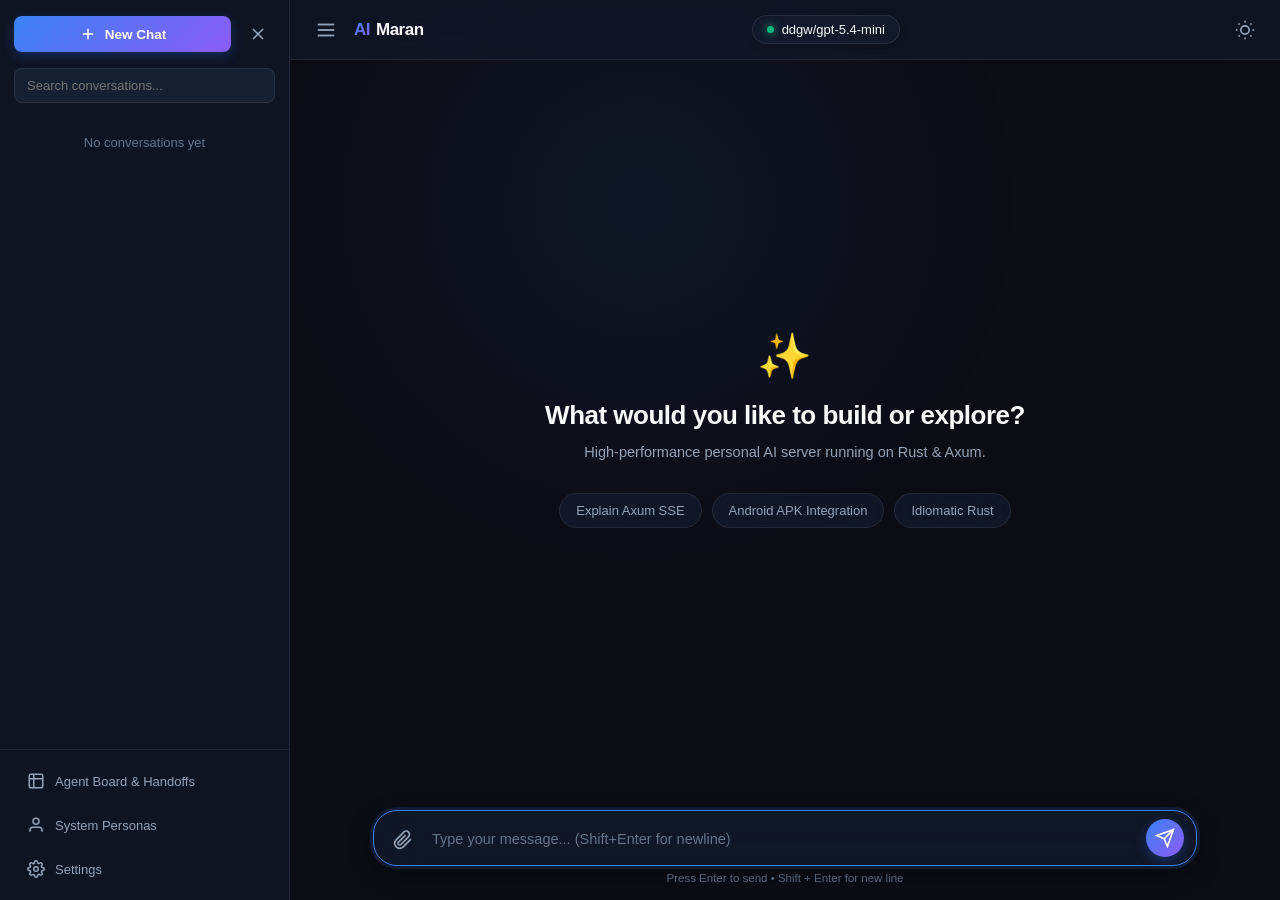
==== commit 5b515bfb: "Implement Solo Runtime File Contract Harness (board.md, tasks, handoffs, context, charter, Axum API," ====
--- a/frontend/index.html
+++ b/frontend/index.html
@@ -37,6 +37,14 @@
       </div>
 
       <div class="sidebar-footer">
+        <button class="footer-btn" id="openAgentBoardBtn">
+          <svg width="18" height="18" viewBox="0 0 24 24" fill="none" stroke="currentColor" stroke-width="2">
+            <rect x="3" y="3" width="18" height="18" rx="2" ry="2"></rect>
+            <line x1="9" y1="3" x2="9" y2="21"></line>
+            <line x1="3" y1="9" x2="21" y2="9"></line>
+          </svg>
+          <span>Agent Board & Handoffs</span>
+        </button>
         <button class="footer-btn" id="openPersonasBtn">
           <svg width="18" height="18" viewBox="0 0 24 24" fill="none" stroke="currentColor" stroke-width="2">
             <path d="M20 21v-2a4 4 0 0 0-4-4H8a4 4 0 0 0-4 4v2"></path>
@@ -274,6 +282,53 @@
     </div>
   </div>
 
+  <!-- Agent Board & Harness Modal -->
+  <div class="modal agent-board-modal" id="agentBoardModal">
+    <div class="modal-card agent-board-card">
+      <div class="modal-header">
+        <div class="agent-board-header-title">
+          <span class="board-badge">📋</span>
+          <h3>Solo Runtime Agent Harness</h3>
+        </div>
+        <button class="icon-btn" id="closeAgentBoardModal">&times;</button>
+      </div>
+      <div class="modal-body agent-board-body">
+        <div class="board-nav-tabs">
+          <button class="board-tab-btn active" data-tab="board">Master Board</button>
+          <button class="board-tab-btn" data-tab="handoffs">Handoffs</button>
+          <button class="board-tab-btn" data-tab="tasks">Tasks</button>
+          <button class="board-tab-btn" data-tab="context">Context Library</button>
+          <button class="board-tab-btn" data-tab="charter">Charter & Safety</button>
+        </div>
+
+        <div class="board-tab-content active" id="tabContentBoard">
+          <div class="board-markdown" id="boardMarkdownView"></div>
+        </div>
+
+        <div class="board-tab-content" id="tabContentHandoffs">
+          <div class="handoffs-list" id="handoffsList"></div>
+        </div>
+
+        <div class="board-tab-content" id="tabContentTasks">
+          <div class="tasks-pipeline-list" id="tasksPipelineList"></div>
+        </div>
+
+        <div class="board-tab-content" id="tabContentContext">
+          <div class="context-doc-selector">
+            <button class="context-pill active" data-doc="architecture">Architecture</button>
+            <button class="context-pill" data-doc="conventions">Conventions</button>
+            <button class="context-pill" data-doc="glossary">Glossary</button>
+          </div>
+          <div class="context-doc-view" id="contextDocView"></div>
+        </div>
+
+        <div class="board-tab-content" id="tabContentCharter">
+          <div class="charter-markdown" id="charterMarkdownView"></div>
+        </div>
+      </div>
+    </div>
+  </div>
+
   <script src="app.js"></script>
 </body>
 </html>
--- a/frontend/styles.css
+++ b/frontend/styles.css
@@ -1294,6 +1294,258 @@
 }
 
 /* ==========================================================================
+   Agent Board & Harness Modal
+   ========================================================================== */
+
+.agent-board-card {
+  max-width: 860px;
+  width: 95vw;
+  height: 85vh;
+}
+
+.agent-board-header-title {
+  display: flex;
+  align-items: center;
+  gap: 10px;
+}
+
+.board-badge {
+  font-size: 18px;
+}
+
+.agent-board-body {
+  padding: 16px 20px;
+  display: flex;
+  flex-direction: column;
+  gap: 14px;
+  overflow-y: auto;
+}
+
+.board-nav-tabs {
+  display: flex;
+  gap: 6px;
+  border-bottom: 1px solid var(--border-color);
+  padding-bottom: 10px;
+  overflow-x: auto;
+}
+
+.board-tab-btn {
+  background: var(--bg-tertiary);
+  border: 1px solid var(--border-color);
+  color: var(--text-secondary);
+  padding: 6px 14px;
+  border-radius: var(--radius-full);
+  font-size: 12.5px;
+  font-weight: 500;
+  cursor: pointer;
+  white-space: nowrap;
+  transition: all var(--transition-fast);
+}
+
+.board-tab-btn.active {
+  background: var(--accent-gradient);
+  color: #ffffff;
+  border-color: transparent;
+  box-shadow: 0 2px 8px rgba(37, 99, 235, 0.3);
+}
+
+.board-tab-content {
+  display: none;
+  flex-direction: column;
+  gap: 14px;
+  flex: 1;
+}
+
+.board-tab-content.active {
+  display: flex;
+}
+
+/* Handoff Cards */
+.handoffs-list, .tasks-pipeline-list {
+  display: flex;
+  flex-direction: column;
+  gap: 12px;
+}
+
+.handoff-card {
+  background: var(--bg-tertiary);
+  border: 1px solid var(--border-color);
+  border-radius: var(--radius-md);
+  padding: 14px 16px;
+  display: flex;
+  flex-direction: column;
+  gap: 10px;
+  transition: all var(--transition-fast);
+}
+
+.handoff-card:hover {
+  border-color: var(--accent-color);
+  box-shadow: var(--shadow-sm);
+}
+
+.handoff-header {
+  display: flex;
+  align-items: center;
+  justify-content: space-between;
+}
+
+.handoff-id {
+  font-weight: 600;
+  font-size: 14px;
+  color: var(--text-primary);
+}
+
+.handoff-status-badge {
+  font-size: 11px;
+  padding: 3px 8px;
+  border-radius: var(--radius-full);
+  font-weight: 600;
+  text-transform: uppercase;
+}
+
+.handoff-status-badge.complete {
+  background: rgba(16, 185, 129, 0.2);
+  color: var(--success-color);
+  border: 1px solid rgba(16, 185, 129, 0.3);
+}
+
+.handoff-status-badge.in_progress {
+  background: rgba(59, 130, 246, 0.2);
+  color: var(--accent-color);
+  border: 1px solid rgba(59, 130, 246, 0.3);
+}
+
+.handoff-status-badge.blocked {
+  background: rgba(239, 68, 68, 0.2);
+  color: var(--error-color);
+  border: 1px solid rgba(239, 68, 68, 0.3);
+}
+
+.handoff-field {
+  font-size: 13px;
+  line-height: 1.5;
+  color: var(--text-secondary);
+}
+
+.handoff-field strong {
+  color: var(--text-primary);
+}
+
+.handoff-artifact-path {
+  font-family: var(--font-mono);
+  font-size: 12px;
+  background: rgba(0, 0, 0, 0.25);
+  padding: 3px 7px;
+  border-radius: 4px;
+  border: 1px solid var(--border-color);
+  display: inline-block;
+}
+
+.handoff-evidence {
+  font-family: var(--font-mono);
+  font-size: 11.5px;
+  background: rgba(0, 0, 0, 0.35);
+  padding: 8px 12px;
+  border-radius: var(--radius-sm);
+  border: 1px solid var(--border-color);
+  white-space: pre-wrap;
+  word-break: break-word;
+  color: var(--text-muted);
+}
+
+/* Task Pipeline Cards */
+.task-pipeline-card {
+  background: var(--bg-tertiary);
+  border: 1px solid var(--border-color);
+  border-radius: var(--radius-md);
+  padding: 12px 16px;
+  display: flex;
+  align-items: center;
+  justify-content: space-between;
+  gap: 12px;
+}
+
+.task-pipeline-left {
+  display: flex;
+  align-items: center;
+  gap: 10px;
+}
+
+.task-id-badge {
+  font-family: var(--font-mono);
+  font-size: 12px;
+  font-weight: 600;
+  background: var(--accent-light);
+  color: var(--accent-color);
+  padding: 2px 8px;
+  border-radius: 4px;
+}
+
+.task-pipeline-title {
+  font-size: 13.5px;
+  font-weight: 500;
+  color: var(--text-primary);
+}
+
+/* Context Doc Selector */
+.context-doc-selector {
+  display: flex;
+  gap: 8px;
+  margin-bottom: 12px;
+}
+
+.context-pill {
+  background: var(--bg-tertiary);
+  border: 1px solid var(--border-color);
+  color: var(--text-secondary);
+  padding: 5px 12px;
+  border-radius: var(--radius-full);
+  font-size: 12px;
+  cursor: pointer;
+  transition: all var(--transition-fast);
+}
+
+.context-pill.active {
+  background: var(--accent-color);
+  color: #ffffff;
+}
+
+.context-doc-view, .board-markdown, .charter-markdown {
+  font-size: 13.5px;
+  line-height: 1.6;
+  color: var(--text-secondary);
+  overflow-y: auto;
+  max-height: 58vh;
+  padding: 8px 4px;
+}
+
+.context-doc-view h1, .board-markdown h1, .charter-markdown h1 {
+  font-size: 20px;
+  margin-bottom: 12px;
+  color: var(--text-primary);
+}
+
+.context-doc-view h2, .board-markdown h2, .charter-markdown h2 {
+  font-size: 16px;
+  margin: 14px 0 8px;
+  color: var(--text-primary);
+}
+
+.context-doc-view table, .board-markdown table, .charter-markdown table {
+  width: 100%;
+  border-collapse: collapse;
+  margin: 12px 0;
+  font-size: 12.5px;
+}
+
+.context-doc-view th, .board-markdown th, .charter-markdown th,
+.context-doc-view td, .board-markdown td, .charter-markdown td {
+  border: 1px solid var(--border-color);
+  padding: 6px 10px;
+  text-align: left;
+}
+
+/* ==========================================================================
    Mobile Responsive & Android WebView Adaptations
    ========================================================================== */
 
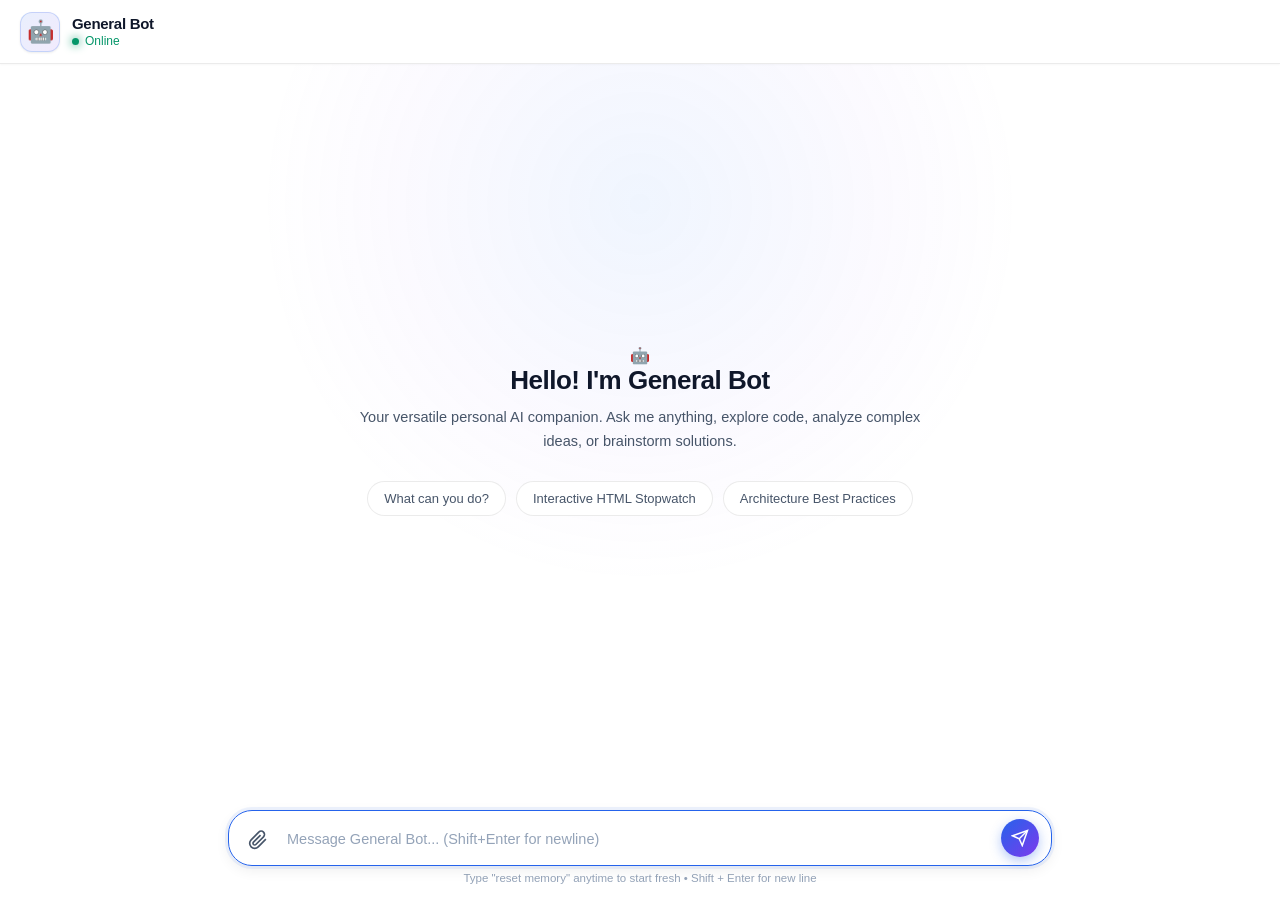
==== commit 14b3bd9f: "Configure dedicated General Bot UI with light theme and in-chat memory" ====
--- a/frontend/index.html
+++ b/frontend/index.html
@@ -3,106 +3,26 @@
 <head>
   <meta charset="UTF-8">
   <meta name="viewport" content="width=device-width, initial-scale=1.0, maximum-scale=1.0, user-scalable=no">
-  <title>AI Studio &bull; ai.maran.co.in</title>
+  <title>General Bot &bull; ai.maran.co.in</title>
   <link rel="stylesheet" href="styles.css">
   <script src="vendor/marked.min.js"></script>
   <script src="vendor/highlight.min.js"></script>
 </head>
-<body class="dark-theme">
+<body class="light-theme">
   <div class="app-container">
-    <!-- Sidebar -->
-    <aside class="sidebar" id="sidebar">
-      <div class="sidebar-header">
-        <button class="btn btn-primary new-chat-btn" id="newChatBtn">
-          <svg width="18" height="18" viewBox="0 0 24 24" fill="none" stroke="currentColor" stroke-width="2">
-            <line x1="12" y1="5" x2="12" y2="19"></line>
-            <line x1="5" y1="12" x2="19" y2="12"></line>
-          </svg>
-          <span>New Chat</span>
-        </button>
-        <button class="icon-btn close-sidebar-btn" id="closeSidebarBtn" title="Close Sidebar">
-          <svg width="20" height="20" viewBox="0 0 24 24" fill="none" stroke="currentColor" stroke-width="2">
-            <line x1="18" y1="6" x2="6" y2="18"></line>
-            <line x1="6" y1="6" x2="18" y2="18"></line>
-          </svg>
-        </button>
-      </div>
-
-      <div class="sidebar-search">
-        <input type="text" id="searchChats" placeholder="Search conversations..." autocomplete="off">
-      </div>
-
-      <div class="sidebar-conversations" id="conversationsList">
-        <!-- Conversation items dynamically injected here -->
-      </div>
-
-      <div class="sidebar-footer">
-        <button class="footer-btn" id="openAgentBoardBtn">
-          <svg width="18" height="18" viewBox="0 0 24 24" fill="none" stroke="currentColor" stroke-width="2">
-            <rect x="3" y="3" width="18" height="18" rx="2" ry="2"></rect>
-            <line x1="9" y1="3" x2="9" y2="21"></line>
-            <line x1="3" y1="9" x2="21" y2="9"></line>
-          </svg>
-          <span>Agent Board & Handoffs</span>
-        </button>
-        <button class="footer-btn" id="openPersonasBtn">
-          <svg width="18" height="18" viewBox="0 0 24 24" fill="none" stroke="currentColor" stroke-width="2">
-            <path d="M20 21v-2a4 4 0 0 0-4-4H8a4 4 0 0 0-4 4v2"></path>
-            <circle cx="12" cy="7" r="4"></circle>
-          </svg>
-          <span>System Personas</span>
-        </button>
-        <button class="footer-btn" id="openSettingsBtn">
-          <svg width="18" height="18" viewBox="0 0 24 24" fill="none" stroke="currentColor" stroke-width="2">
-            <circle cx="12" cy="12" r="3"></circle>
-            <path d="M19.4 15a1.65 1.65 0 0 0 .33 1.82l.06.06a2 2 0 1 1-2.83 2.83l-.06-.06a1.65 1.65 0 0 0-1.82-.33 1.65 1.65 0 0 0-1 1.51V21a2 2 0 1 1-4 0v-.09A1.65 1.65 0 0 0 9 19.4a1.65 1.65 0 0 0-1.82.33l-.06.06a2 2 0 1 1-2.83-2.83l.06-.06a1.65 1.65 0 0 0 .33-1.82 1.65 1.65 0 0 0-1.51-1H3a2 2 0 1 1 0-4h.09A1.65 1.65 0 0 0 4.6 9a1.65 1.65 0 0 0-.33-1.82l-.06-.06a2 2 0 1 1 2.83-2.83l.06.06a1.65 1.65 0 0 0 1.82.33H9a1.65 1.65 0 0 0 1-1.51V3a2 2 0 1 1 4 0v.09a1.65 1.65 0 0 0 1 1.51 1.65 1.65 0 0 0 1.82-.33l.06-.06a2 2 0 1 1 2.83 2.83l-.06.06a1.65 1.65 0 0 0-.33 1.82V9a1.65 1.65 0 0 0 1.51 1H21a2 2 0 1 1 0 4h-.09a1.65 1.65 0 0 0-1.51 1z"></path>
-          </svg>
-          <span>Settings</span>
-        </button>
-      </div>
-    </aside>
-
-    <div class="sidebar-backdrop" id="sidebarBackdrop"></div>
-
-    <!-- Main Content Area -->
+    <!-- Main Content Area (Single Dedicated Bot) -->
     <main class="main-content">
-      <!-- Top Navbar -->
+      <!-- Clean Top Navbar -->
       <header class="navbar">
-        <div class="navbar-left">
-          <button class="icon-btn" id="toggleSidebarBtn" title="Toggle Sidebar">
-            <svg width="22" height="22" viewBox="0 0 24 24" fill="none" stroke="currentColor" stroke-width="2">
-              <line x1="3" y1="12" x2="21" y2="12"></line>
-              <line x1="3" y1="6" x2="21" y2="6"></line>
-              <line x1="3" y1="18" x2="21" y2="18"></line>
-            </svg>
-          </button>
-          <div class="logo">
-            <span class="logo-accent">AI</span>
-            <span class="logo-title">Maran</span>
+        <div class="bot-header">
+          <div class="bot-avatar">🤖</div>
+          <div class="bot-meta">
+            <span class="bot-title">General Bot</span>
+            <span class="bot-status">
+              <span class="status-dot"></span>
+              Online
+            </span>
           </div>
-        </div>
-
-        <div class="navbar-center">
-          <div class="model-badge" id="currentModelBadge" title="Click to change model">
-            <span class="status-dot"></span>
-            <span id="activeModelLabel">gemini-2.0-flash</span>
-          </div>
-        </div>
-
-        <div class="navbar-right">
-          <button class="icon-btn" id="themeToggleBtn" title="Toggle Light/Dark Theme">
-            <svg class="sun-icon" width="20" height="20" viewBox="0 0 24 24" fill="none" stroke="currentColor" stroke-width="2">
-              <circle cx="12" cy="12" r="5"></circle>
-              <line x1="12" y1="1" x2="12" y2="3"></line>
-              <line x1="12" y1="21" x2="12" y2="23"></line>
-              <line x1="4.22" y1="4.22" x2="5.64" y2="5.64"></line>
-              <line x1="18.36" y1="18.36" x2="19.78" y2="19.78"></line>
-              <line x1="1" y1="12" x2="3" y2="12"></line>
-              <line x1="21" y1="12" x2="23" y2="12"></line>
-              <line x1="4.22" y1="19.78" x2="5.64" y2="18.36"></line>
-              <line x1="18.36" y1="5.64" x2="19.78" y2="4.22"></line>
-            </svg>
-          </button>
         </div>
       </header>
 
@@ -111,13 +31,13 @@
         <!-- Welcome Screen -->
         <div class="welcome-screen" id="welcomeScreen">
           <div class="welcome-card">
-            <div class="welcome-icon">✨</div>
-            <h2>What would you like to build or explore?</h2>
-            <p>High-performance personal AI server running on Rust & Axum.</p>
+            <div class="welcome-avatar">🤖</div>
+            <h2>Hello! I'm General Bot</h2>
+            <p>Your versatile personal AI companion. Ask me anything, explore code, analyze complex ideas, or brainstorm solutions.</p>
             <div class="prompt-chips">
-              <button class="chip" data-prompt="Explain how this Rust Axum server streams SSE tokens to the browser">Explain Axum SSE</button>
-              <button class="chip" data-prompt="Help me design an Android APK background service for this Rust server">Android APK Integration</button>
-              <button class="chip" data-prompt="Write an idiomatic Rust function to parse JSON streams with zero allocation">Idiomatic Rust</button>
+              <button class="chip" data-prompt="Explain how you work and what capabilities you have">What can you do?</button>
+              <button class="chip" data-prompt="Write an interactive HTML/JS stopwatch artifact with Start, Stop, and Lap buttons">Interactive HTML Stopwatch</button>
+              <button class="chip" data-prompt="Help me design a clean, modular architecture for a solo developer project">Architecture Best Practices</button>
             </div>
           </div>
         </div>
@@ -129,11 +49,11 @@
       <!-- Attachment Preview Tray -->
       <div class="attachment-tray" id="attachmentTray"></div>
 
-      <!-- Composer Input Box -->
+      <!-- Composer Input Box (Floating Capsule) -->
       <footer class="composer-container">
         <form class="composer-form" id="chatForm">
           <input type="file" id="fileInput" multiple style="display: none;">
-          <button type="button" class="icon-btn attach-btn" id="attachBtn" title="Attach image or text/code file">
+          <button type="button" class="icon-btn attach-btn" id="attachBtn" title="Attach file or image">
             <svg width="20" height="20" viewBox="0 0 24 24" fill="none" stroke="currentColor" stroke-width="2">
               <path d="M21.44 11.05l-9.19 9.19a6 6 0 0 1-8.49-8.49l9.19-9.19a4 4 0 0 1 5.66 5.66l-9.2 9.19a2 2 0 0 1-2.83-2.83l8.49-8.48"></path>
             </svg>
@@ -142,121 +62,26 @@
           <textarea
             id="messageInput"
             rows="1"
-            placeholder="Type your message... (Shift+Enter for newline)"
+            placeholder="Message General Bot... (Shift+Enter for newline)"
             autofocus
           ></textarea>
 
           <button type="button" class="icon-btn stop-btn" id="stopBtn" style="display: none;" title="Stop generation">
-            <svg width="20" height="20" viewBox="0 0 24 24" fill="currentColor">
+            <svg width="18" height="18" viewBox="0 0 24 24" fill="currentColor">
               <rect x="6" y="6" width="12" height="12" rx="2"></rect>
             </svg>
           </button>
 
           <button type="submit" class="icon-btn send-btn" id="sendBtn" title="Send message">
-            <svg width="20" height="20" viewBox="0 0 24 24" fill="none" stroke="currentColor" stroke-width="2">
+            <svg width="18" height="18" viewBox="0 0 24 24" fill="none" stroke="currentColor" stroke-width="2">
               <line x1="22" y1="2" x2="11" y2="13"></line>
               <polygon points="22 2 15 22 11 13 2 9 22 2"></polygon>
             </svg>
           </button>
         </form>
-        <div class="composer-hint">Press Enter to send &bull; Shift + Enter for new line</div>
+        <div class="composer-hint">Type "reset memory" anytime to start fresh &bull; Shift + Enter for new line</div>
       </footer>
     </main>
-  </div>
-
-  <!-- Settings Modal -->
-  <div class="modal" id="settingsModal">
-    <div class="modal-card">
-      <div class="modal-header">
-        <h3>Server & LLM Settings</h3>
-        <button class="icon-btn" id="closeSettingsModal">&times;</button>
-      </div>
-      <div class="modal-body">
-        <label>Quick Provider Presets</label>
-        <div class="provider-presets">
-          <button type="button" class="preset-btn" data-preset="omni">PulseMind Omni</button>
-          <button type="button" class="preset-btn" data-preset="gemini">Google Gemini</button>
-          <button type="button" class="preset-btn" data-preset="groq">Groq</button>
-          <button type="button" class="preset-btn" data-preset="openai">OpenAI</button>
-          <button type="button" class="preset-btn" data-preset="ollama">Local Ollama</button>
-          <button type="button" class="preset-btn" data-preset="deepseek">DeepSeek</button>
-        </div>
-
-        <div class="form-group">
-          <label for="settingServerUrl">Server URL (Optional)</label>
-          <input type="text" id="settingServerUrl" placeholder="Leave empty for direct API mode, or https://ai.maran.co.in">
-        </div>
-
-        <div class="form-group">
-          <label for="settingBaseUrl">API Base URL</label>
-          <input type="text" id="settingBaseUrl" placeholder="https://generativelanguage.googleapis.com/v1beta/openai/">
-        </div>
-
-        <div class="form-group">
-          <label for="settingApiKey">API Key</label>
-          <div class="password-wrapper">
-            <input type="password" id="settingApiKey" placeholder="Enter custom API Key (stored locally)">
-            <button type="button" class="toggle-password-btn" id="toggleKeyVisibility" title="Show/Hide Key">👁️</button>
-          </div>
-        </div>
-
-        <div class="form-group">
-          <label for="settingModel">Model Identifier</label>
-          <input type="text" id="settingModel" placeholder="gemini-2.0-flash">
-        </div>
-
-        <div class="form-group">
-          <label for="settingSystemPrompt">Custom System Prompt</label>
-          <textarea id="settingSystemPrompt" rows="3" placeholder="You are a helpful AI assistant..."></textarea>
-        </div>
-
-        <div class="form-row">
-          <div class="form-group half">
-            <label for="settingTemperature">Temperature: <span id="tempVal">0.7</span></label>
-            <input type="range" id="settingTemperature" min="0" max="2" step="0.1" value="0.7">
-          </div>
-          <div class="form-group half">
-            <label for="settingMaxTokens">Max Output Tokens</label>
-            <input type="number" id="settingMaxTokens" placeholder="4096" min="256" max="32768" value="4096">
-          </div>
-        </div>
-      </div>
-      <div class="modal-footer">
-        <button class="btn btn-secondary" id="resetSettingsBtn">Reset to Defaults</button>
-        <button class="btn btn-primary" id="saveSettingsBtn">Save Changes</button>
-      </div>
-    </div>
-  </div>
-
-  <!-- Personas Modal -->
-  <div class="modal" id="personasModal">
-    <div class="modal-card">
-      <div class="modal-header">
-        <h3>System Personas</h3>
-        <button class="icon-btn" id="closePersonasModal">&times;</button>
-      </div>
-      <div class="modal-body">
-        <div class="personas-list" id="personasList">
-          <!-- Personas dynamically loaded here -->
-        </div>
-
-        <hr class="divider">
-        <h4>Create Custom Persona</h4>
-        <div class="form-group">
-          <label for="newPersonaTitle">Persona Title</label>
-          <input type="text" id="newPersonaTitle" placeholder="e.g. Rust Systems Expert">
-        </div>
-        <div class="form-group">
-          <label for="newPersonaDesc">Description</label>
-          <input type="text" id="newPersonaDesc" placeholder="e.g. Specializes in low-level memory safety">
-        </div>
-        <div class="form-group">
-          <label for="newPersonaPrompt">System Instructions</label>
-          <textarea id="newPersonaPrompt" rows="3" placeholder="You are a specialized AI..."></textarea>
-        </div>
-        <button class="btn btn-primary" id="saveNewPersonaBtn">Add Persona</button>
-      </div>
-    </div>
   </div>
 
   <!-- Artifact Fullscreen Modal -->
@@ -282,53 +107,6 @@
     </div>
   </div>
 
-  <!-- Agent Board & Harness Modal -->
-  <div class="modal agent-board-modal" id="agentBoardModal">
-    <div class="modal-card agent-board-card">
-      <div class="modal-header">
-        <div class="agent-board-header-title">
-          <span class="board-badge">📋</span>
-          <h3>Solo Runtime Agent Harness</h3>
-        </div>
-        <button class="icon-btn" id="closeAgentBoardModal">&times;</button>
-      </div>
-      <div class="modal-body agent-board-body">
-        <div class="board-nav-tabs">
-          <button class="board-tab-btn active" data-tab="board">Master Board</button>
-          <button class="board-tab-btn" data-tab="handoffs">Handoffs</button>
-          <button class="board-tab-btn" data-tab="tasks">Tasks</button>
-          <button class="board-tab-btn" data-tab="context">Context Library</button>
-          <button class="board-tab-btn" data-tab="charter">Charter & Safety</button>
-        </div>
-
-        <div class="board-tab-content active" id="tabContentBoard">
-          <div class="board-markdown" id="boardMarkdownView"></div>
-        </div>
-
-        <div class="board-tab-content" id="tabContentHandoffs">
-          <div class="handoffs-list" id="handoffsList"></div>
-        </div>
-
-        <div class="board-tab-content" id="tabContentTasks">
-          <div class="tasks-pipeline-list" id="tasksPipelineList"></div>
-        </div>
-
-        <div class="board-tab-content" id="tabContentContext">
-          <div class="context-doc-selector">
-            <button class="context-pill active" data-doc="architecture">Architecture</button>
-            <button class="context-pill" data-doc="conventions">Conventions</button>
-            <button class="context-pill" data-doc="glossary">Glossary</button>
-          </div>
-          <div class="context-doc-view" id="contextDocView"></div>
-        </div>
-
-        <div class="board-tab-content" id="tabContentCharter">
-          <div class="charter-markdown" id="charterMarkdownView"></div>
-        </div>
-      </div>
-    </div>
-  </div>
-
   <script src="app.js"></script>
 </body>
 </html>
--- a/frontend/styles.css
+++ b/frontend/styles.css
@@ -6,38 +6,38 @@
   --font-family: -apple-system, BlinkMacSystemFont, "SF Pro Text", "SF Pro Display", "Segoe UI", Roboto, Helvetica, Arial, sans-serif;
   --font-mono: "SF Mono", "JetBrains Mono", Consolas, "Liberation Mono", Menlo, Courier, monospace;
 
-  /* Dark Theme (Default) - Apple Dark Glassmorphism */
-  --bg-primary: #0a0d14;
-  --bg-secondary: rgba(18, 24, 38, 0.72);
-  --bg-tertiary: rgba(30, 41, 59, 0.65);
-  --glass-surface: rgba(22, 29, 46, 0.68);
-  --glass-border: rgba(255, 255, 255, 0.09);
-  --glass-border-focus: rgba(99, 102, 241, 0.45);
-  --glass-blur: blur(24px) saturate(190%);
-  --border-color: rgba(255, 255, 255, 0.08);
-
-  --text-primary: #f8fafc;
-  --text-secondary: #94a3b8;
-  --text-muted: #64748b;
-
-  --accent-color: #3b82f6;
-  --accent-gradient: linear-gradient(135deg, #3b82f6 0%, #8b5cf6 100%);
-  --accent-hover: #60a5fa;
-  --accent-light: rgba(59, 130, 246, 0.15);
+  /* Native Apple Clean White / Light Aesthetic (Default) */
+  --bg-primary: #ffffff;
+  --bg-secondary: #f8fafc;
+  --bg-tertiary: #f1f5f9;
+  --glass-surface: rgba(255, 255, 255, 0.95);
+  --glass-border: rgba(0, 0, 0, 0.08);
+  --glass-border-focus: rgba(37, 99, 235, 0.4);
+  --glass-blur: blur(20px) saturate(180%);
+  --border-color: rgba(0, 0, 0, 0.08);
+
+  --text-primary: #0f172a;
+  --text-secondary: #475569;
+  --text-muted: #94a3b8;
+
+  --accent-color: #2563eb;
+  --accent-gradient: linear-gradient(135deg, #2563eb 0%, #7c3aed 100%);
+  --accent-hover: #1d4ed8;
+  --accent-light: rgba(37, 99, 235, 0.08);
 
   --user-bubble: linear-gradient(135deg, #2563eb 0%, #1d4ed8 100%);
   --user-text: #ffffff;
-  --assistant-bubble: rgba(18, 24, 38, 0.75);
-  --assistant-border: rgba(255, 255, 255, 0.08);
-
-  --error-color: #ef4444;
-  --success-color: #10b981;
-  --warning-color: #f59e0b;
-  --code-bg: rgba(10, 14, 23, 0.92);
-
-  --shadow-sm: 0 2px 8px rgba(0, 0, 0, 0.25);
-  --shadow-md: 0 8px 24px rgba(0, 0, 0, 0.35);
-  --shadow-lg: 0 16px 48px rgba(0, 0, 0, 0.55);
+  --assistant-bubble: #ffffff;
+  --assistant-border: rgba(0, 0, 0, 0.08);
+
+  --error-color: #dc2626;
+  --success-color: #059669;
+  --warning-color: #d97706;
+  --code-bg: #f8fafc;
+
+  --shadow-sm: 0 1px 3px rgba(0, 0, 0, 0.05), 0 1px 2px rgba(0, 0, 0, 0.03);
+  --shadow-md: 0 4px 14px rgba(0, 0, 0, 0.07);
+  --shadow-lg: 0 10px 30px rgba(0, 0, 0, 0.1);
 
   --radius-sm: 8px;
   --radius-md: 12px;
@@ -45,44 +45,25 @@
   --radius-xl: 24px;
   --radius-full: 9999px;
 
-  --sidebar-width: 290px;
   --transition-fast: 0.18s cubic-bezier(0.16, 1, 0.3, 1);
   --transition-normal: 0.28s cubic-bezier(0.16, 1, 0.3, 1);
 }
 
 body.light-theme {
-  /* Light Theme - Apple Frosted Light Glassmorphism */
-  --bg-primary: #f8fafc;
-  --bg-secondary: rgba(255, 255, 255, 0.82);
-  --bg-tertiary: rgba(241, 245, 249, 0.85);
-  --glass-surface: rgba(255, 255, 255, 0.88);
-  --glass-border: rgba(0, 0, 0, 0.07);
+  --bg-primary: #ffffff;
+  --bg-secondary: #f8fafc;
+  --bg-tertiary: #f1f5f9;
+  --glass-surface: rgba(255, 255, 255, 0.95);
+  --glass-border: rgba(0, 0, 0, 0.08);
   --glass-border-focus: rgba(37, 99, 235, 0.4);
-  --glass-blur: blur(24px) saturate(190%);
   --border-color: rgba(0, 0, 0, 0.08);
 
   --text-primary: #0f172a;
   --text-secondary: #475569;
   --text-muted: #94a3b8;
 
-  --accent-color: #2563eb;
-  --accent-gradient: linear-gradient(135deg, #2563eb 0%, #7c3aed 100%);
-  --accent-hover: #1d4ed8;
-  --accent-light: rgba(37, 99, 235, 0.1);
-
-  --user-bubble: linear-gradient(135deg, #2563eb 0%, #1d4ed8 100%);
-  --user-text: #ffffff;
-  --assistant-bubble: rgba(255, 255, 255, 0.9);
-  --assistant-border: rgba(0, 0, 0, 0.06);
-
-  --error-color: #dc2626;
-  --success-color: #059669;
-  --warning-color: #d97706;
-  --code-bg: #f8fafc;
-
-  --shadow-sm: 0 2px 8px rgba(0, 0, 0, 0.04);
-  --shadow-md: 0 8px 24px rgba(0, 0, 0, 0.06);
-  --shadow-lg: 0 16px 48px rgba(0, 0, 0, 0.1);
+  --assistant-bubble: #ffffff;
+  --assistant-border: rgba(0, 0, 0, 0.08);
 }
 
 /* Base Reset */
@@ -311,16 +292,58 @@
 }
 
 .navbar {
-  height: 60px;
-  background: var(--bg-secondary);
+  height: 64px;
+  background: var(--glass-surface);
   backdrop-filter: var(--glass-blur);
   -webkit-backdrop-filter: var(--glass-blur);
   border-bottom: 1px solid var(--border-color);
   display: flex;
   align-items: center;
   justify-content: space-between;
-  padding: 0 18px;
+  padding: 0 20px;
   z-index: 10;
+  box-shadow: 0 1px 2px rgba(0, 0, 0, 0.03);
+}
+
+.bot-header {
+  display: flex;
+  align-items: center;
+  gap: 12px;
+}
+
+.bot-avatar {
+  width: 40px;
+  height: 40px;
+  border-radius: var(--radius-md);
+  background: linear-gradient(135deg, rgba(37, 99, 235, 0.1), rgba(124, 58, 237, 0.1));
+  border: 1px solid rgba(37, 99, 235, 0.2);
+  display: flex;
+  align-items: center;
+  justify-content: center;
+  font-size: 22px;
+  box-shadow: var(--shadow-sm);
+}
+
+.bot-meta {
+  display: flex;
+  flex-direction: column;
+  gap: 2px;
+}
+
+.bot-title {
+  font-size: 15px;
+  font-weight: 700;
+  letter-spacing: -0.3px;
+  color: var(--text-primary);
+}
+
+.bot-status {
+  display: flex;
+  align-items: center;
+  gap: 6px;
+  font-size: 12px;
+  font-weight: 500;
+  color: var(--success-color);
 }
 
 .navbar-left, .navbar-right {
@@ -527,15 +550,15 @@
 
 .trace-collapsible {
   border: 1px solid var(--border-color);
-  background: rgba(255, 255, 255, 0.02);
+  background: var(--bg-secondary);
   border-radius: var(--radius-md);
   overflow: hidden;
   transition: all var(--transition-fast);
 }
 
 .trace-collapsible[open] {
-  border-color: rgba(99, 102, 241, 0.35);
-  background: rgba(255, 255, 255, 0.03);
+  border-color: rgba(37, 99, 235, 0.3);
+  background: var(--bg-secondary);
 }
 
 .trace-summary {
@@ -689,8 +712,8 @@
   margin-left: 24px;
   font-family: var(--font-mono);
   font-size: 11.5px;
-  color: var(--text-muted);
-  background: rgba(0, 0, 0, 0.25);
+  color: var(--text-secondary);
+  background: var(--bg-tertiary);
   border: 1px solid var(--border-color);
   border-radius: var(--radius-sm);
   padding: 8px 12px;
@@ -706,7 +729,7 @@
   font-size: 12px;
   line-height: 1.6;
   color: var(--text-secondary);
-  background: rgba(0, 0, 0, 0.28);
+  background: var(--bg-tertiary);
   border: 1px solid var(--border-color);
   border-radius: var(--radius-sm);
   padding: 10px 14px;
